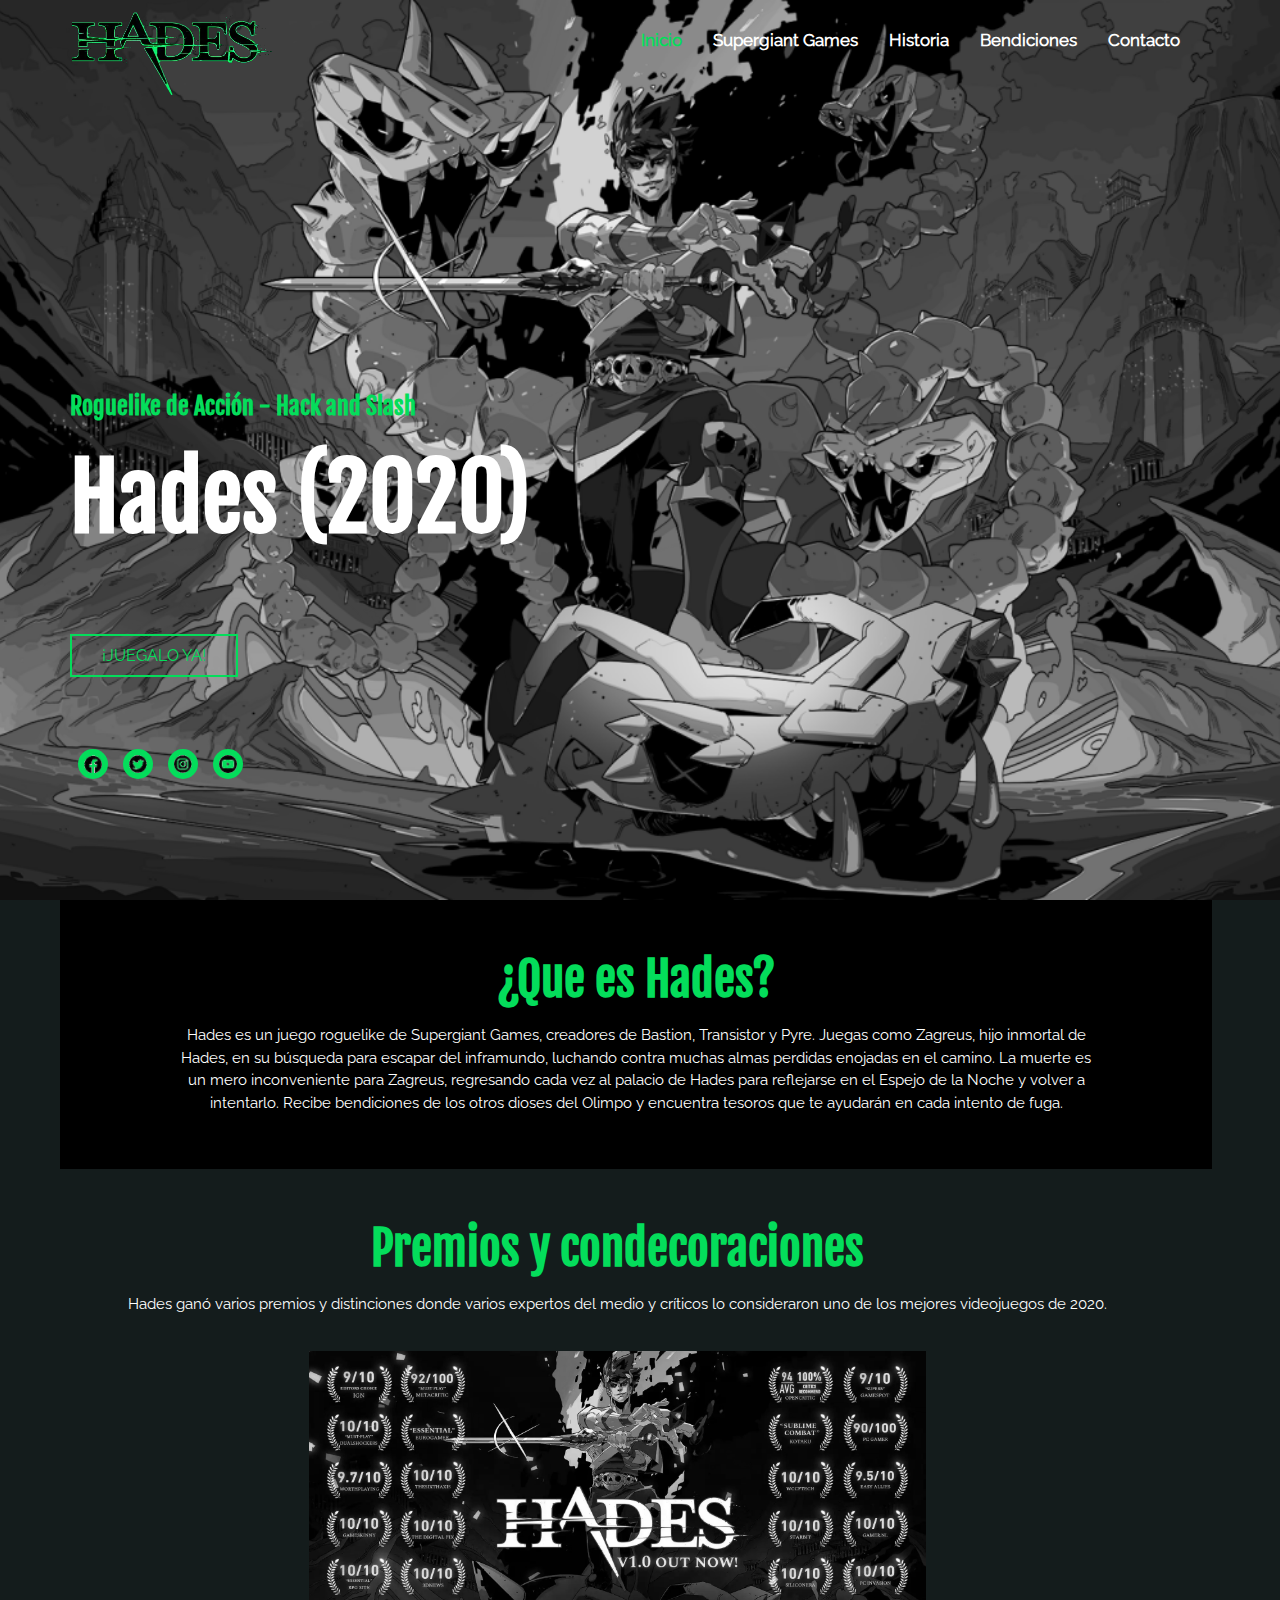
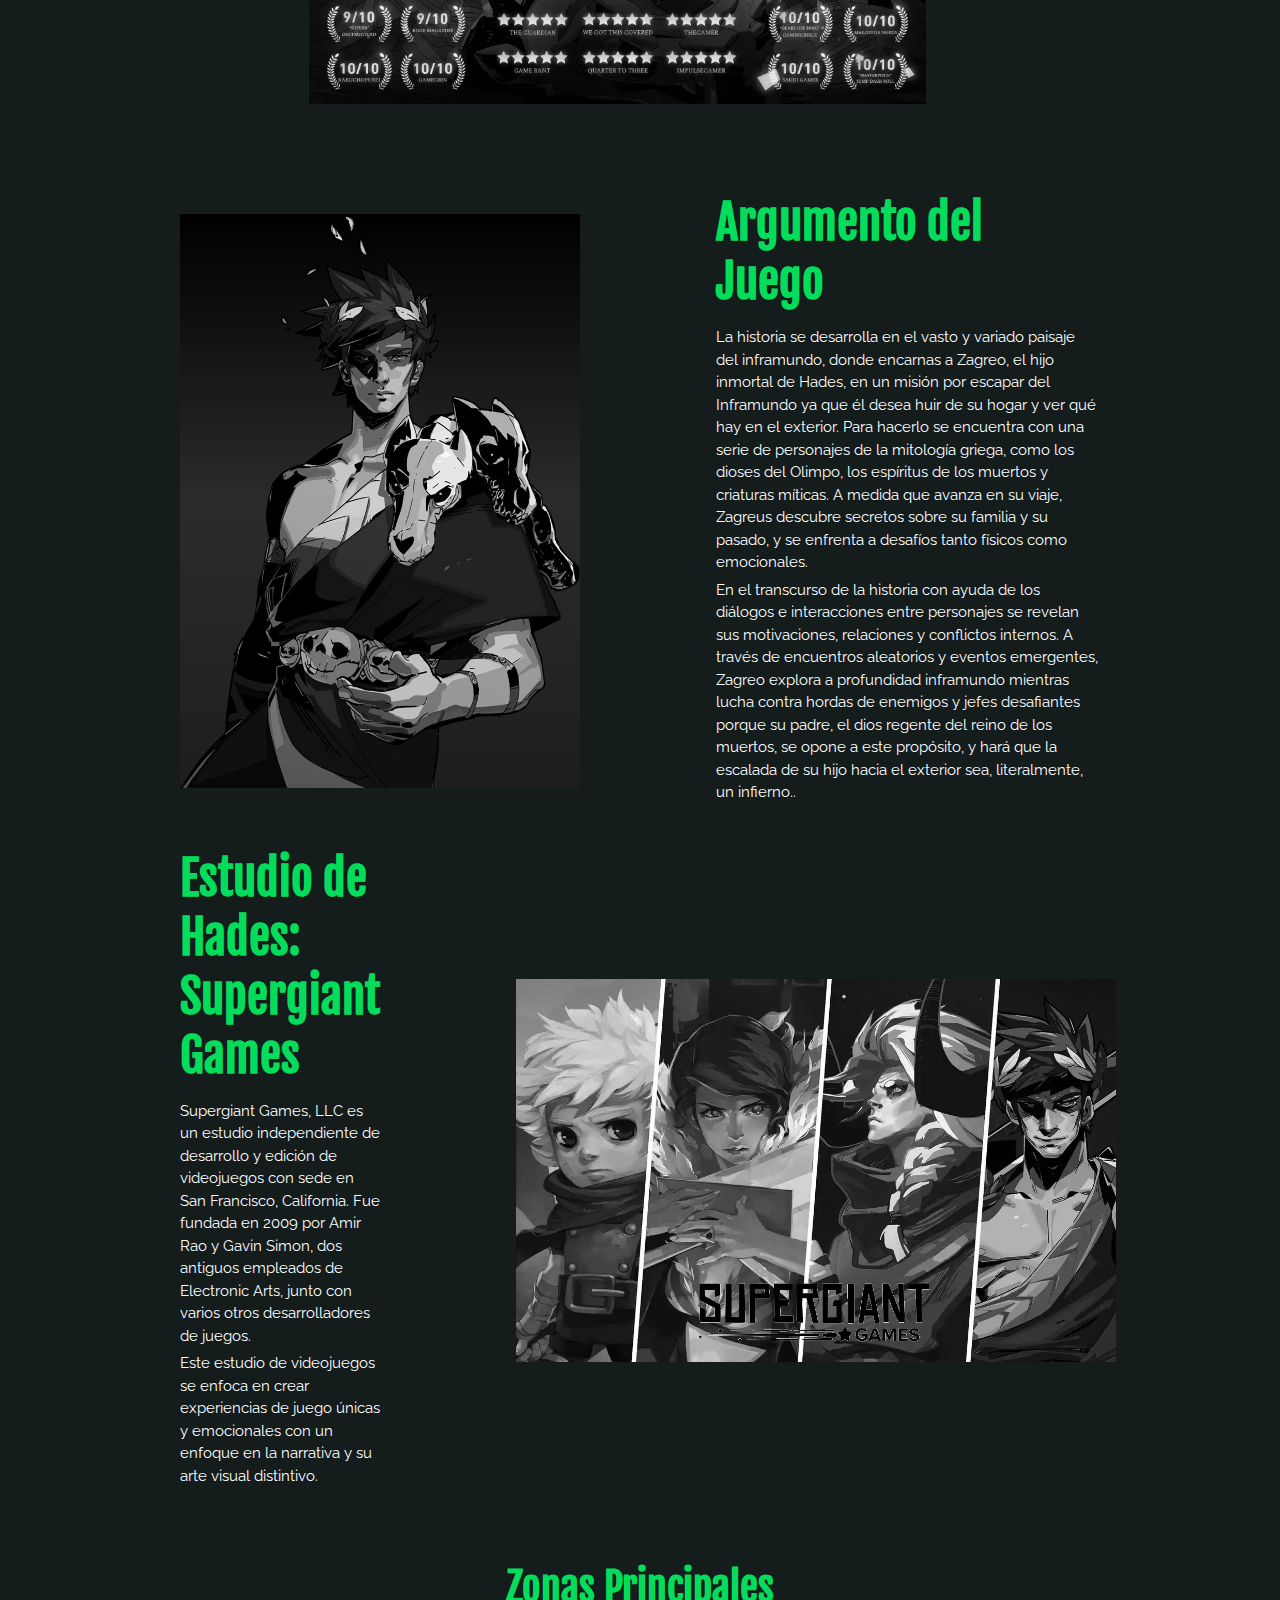
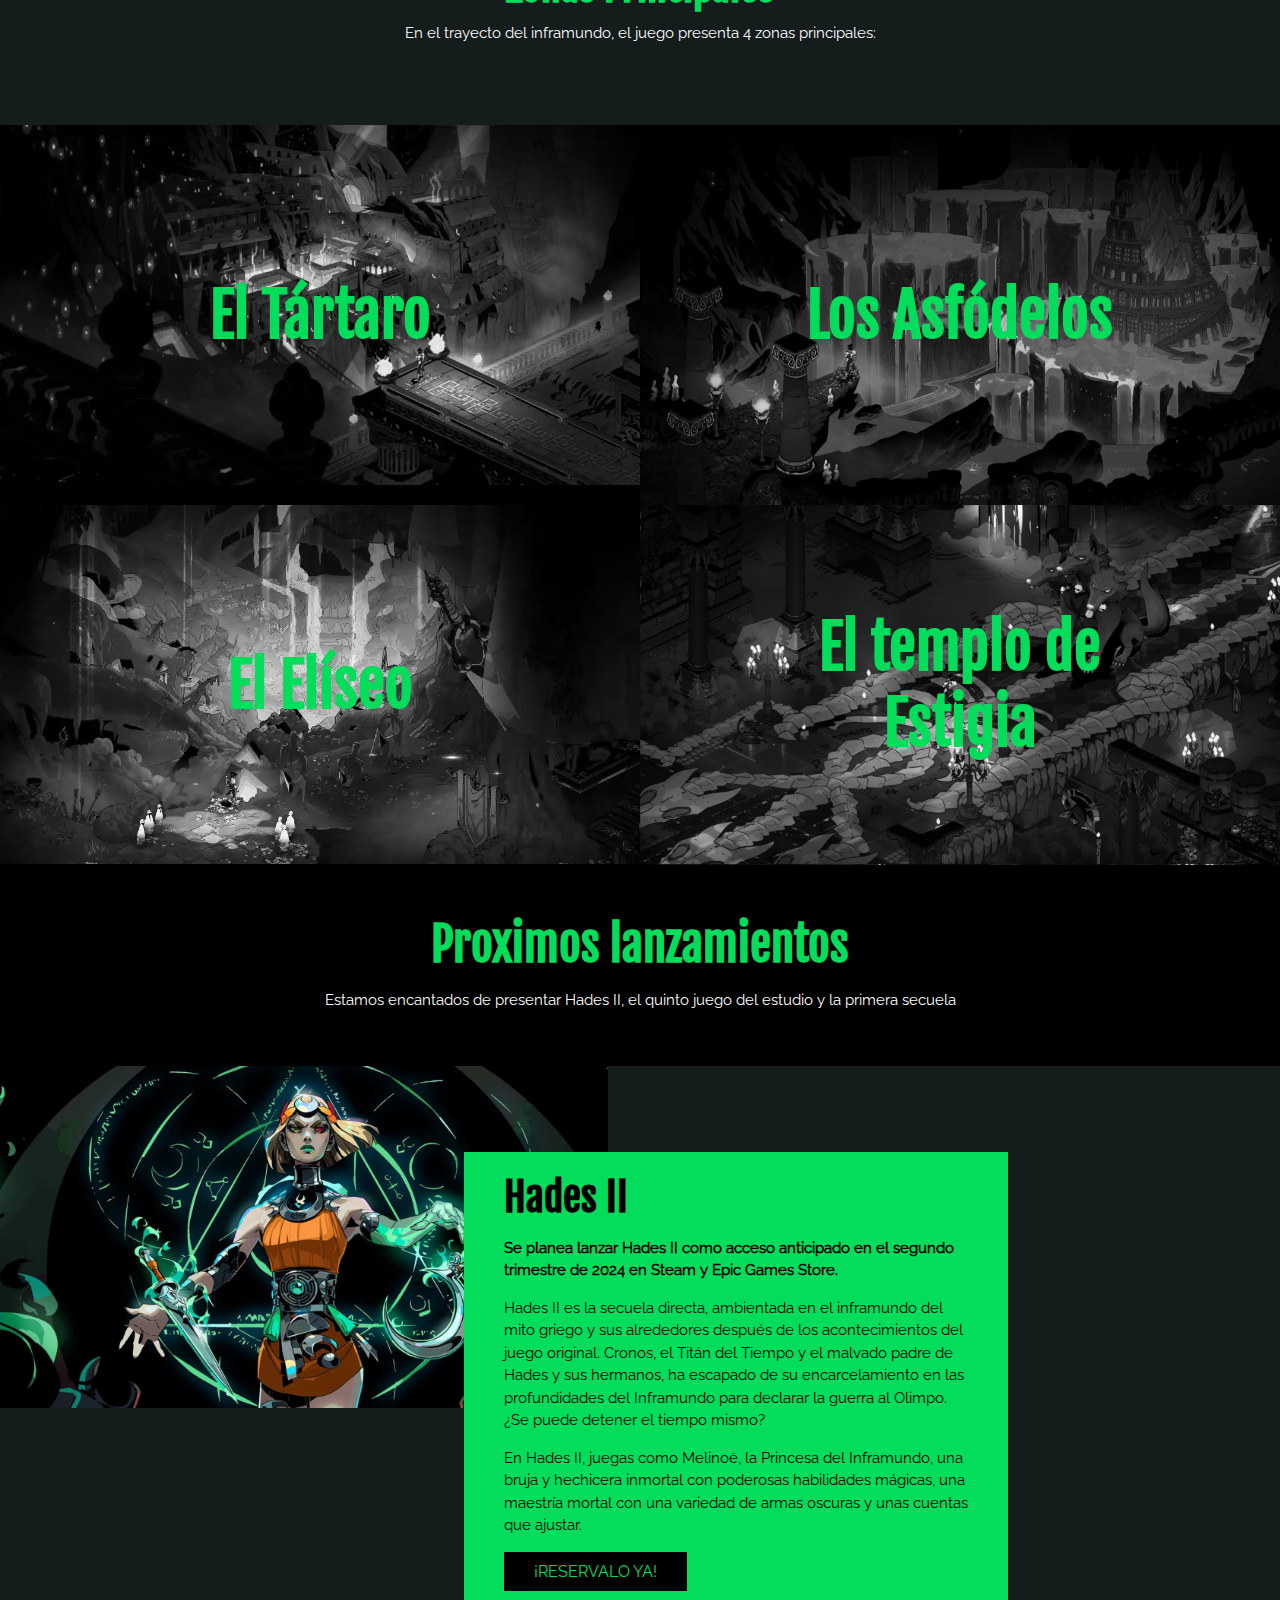
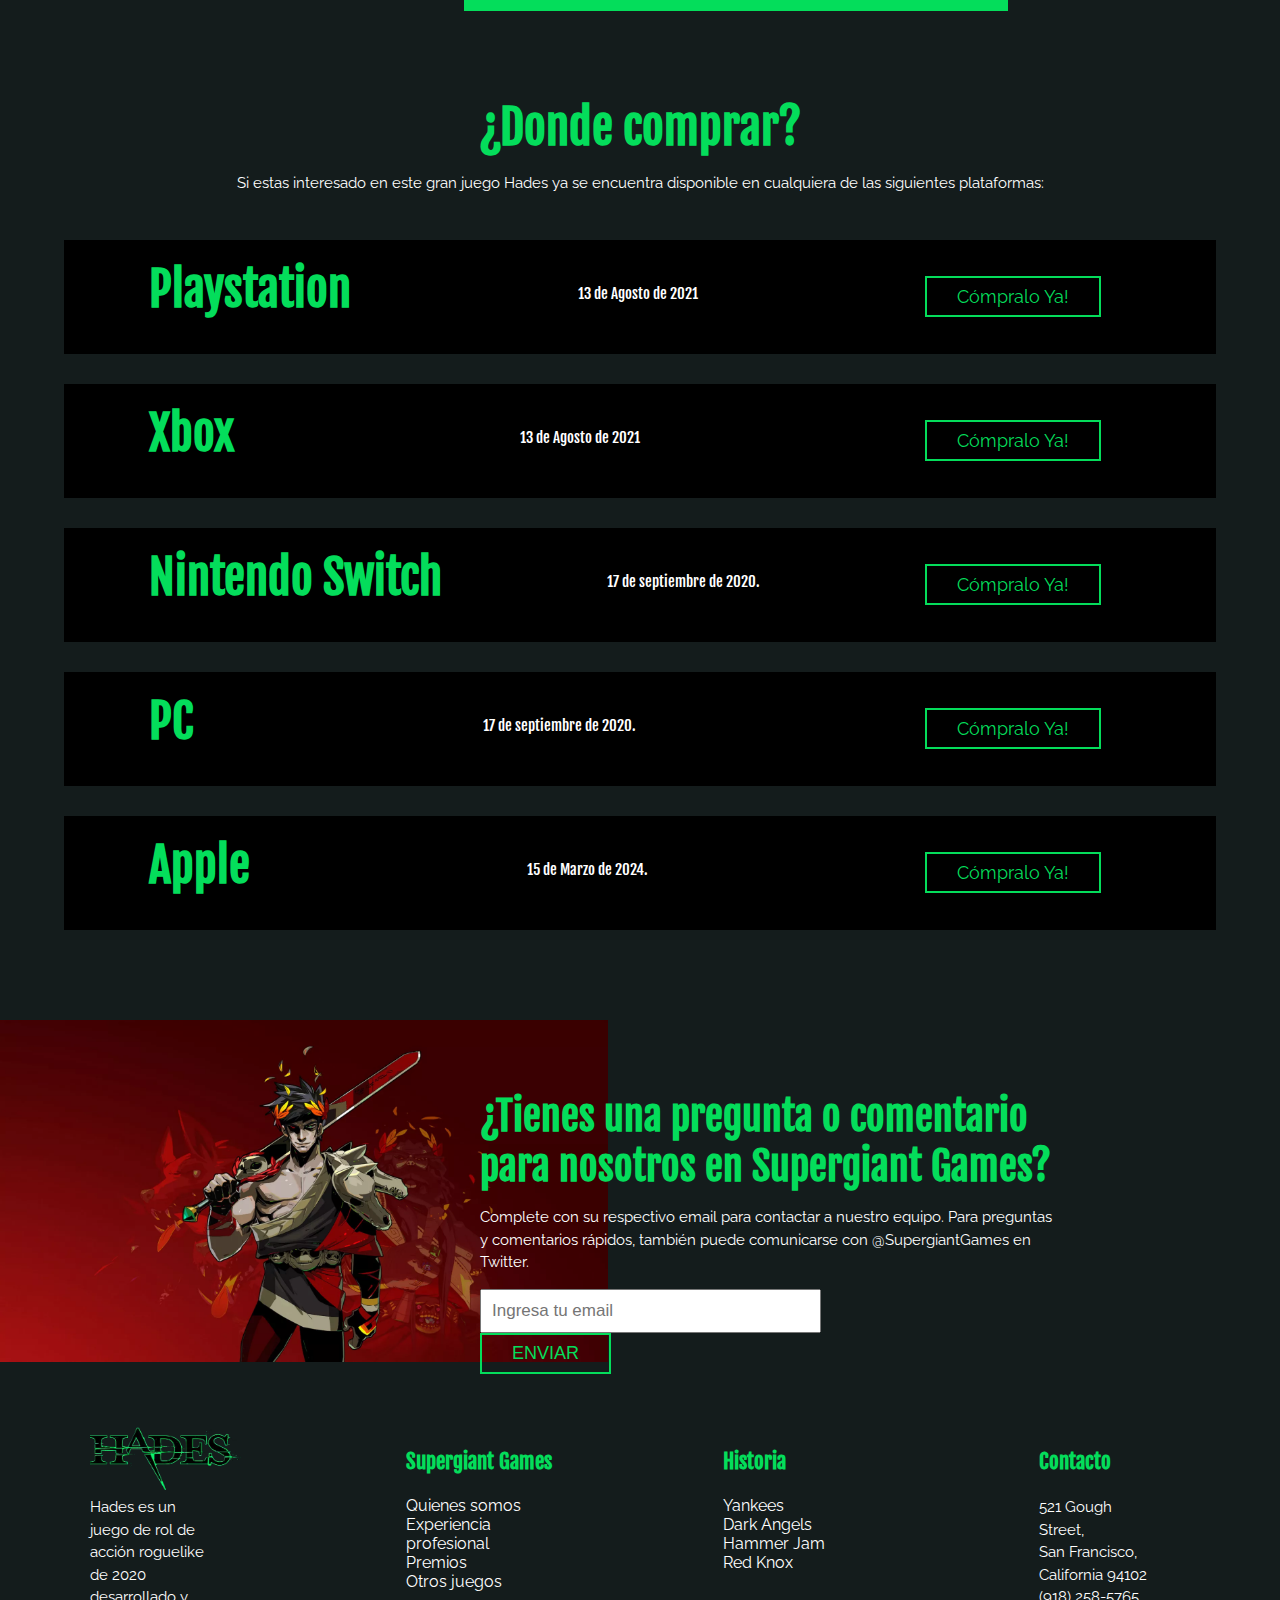
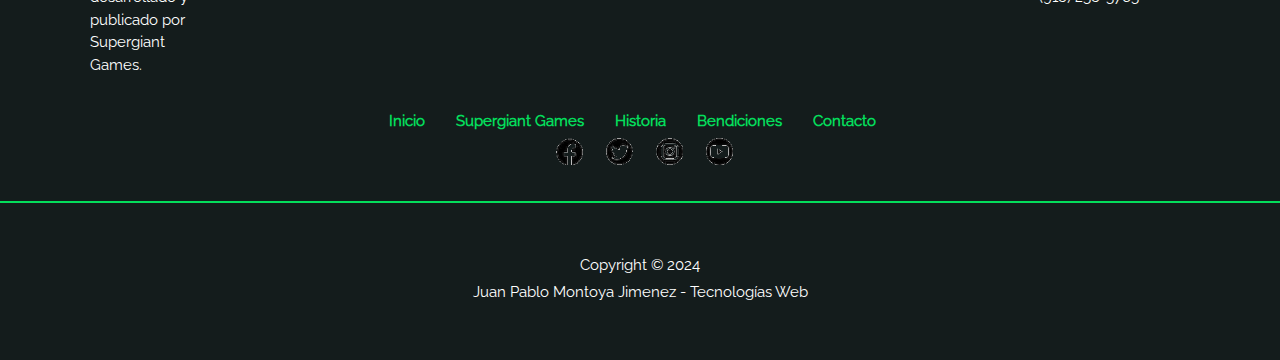
==== index.html @ 5e992bec "Primer commit proyecto" ====
<!DOCTYPE html>
<html lang="en">
<head>
    <meta charset="UTF-8">
    <meta name="viewport" content="width=device-width, initial-scale=1.0">
    <title>Home - Hades</title>
    <link rel="stylesheet" href="estilos.css">
</head>
<body>
    <div id="container-div-begin">
        <div id="background-div-hades"></div>
        <span class="site-logo-img">
            <a href="index.html">
                <img width="200" height="88" src="media/logo-hades.webp" alt="Logo del videojuego Hades">
            </a>
        </span>
        <div class="menu">
            <nav class="site-navigation">
                <div>
                    <ul>
                        <li><a id="menu-home" href="index.html">Inicio</a></li>
                        <li><a href="paginas/supergiant-games.html">Supergiant Games</a></li>
                        <li><a href="paginas/historia.html">Historia</a></li>
                        <li><a href="paginas/bendiciones.html">Bendiciones</a></li>
                        <li><a href="paginas/contacto.html">Contacto</a></li>   
                    </ul>
                </div>
            </nav>
        </div>
        <div id="content-div-begin">
            <h3>Roguelike de Acción - Hack and Slash</h3>
            <h1>Hades (2020)</h1>
            <a href="https://store.steampowered.com/app/1145360/Hades/" class="play-button" target="_blank">¡JUEGALO YA!</a>
            <div class="redes-sociales">
                <div class="red-social">
                    <a href="https://www.facebook.com/supergiantgames" target="_blank" >
                        <img src="media/redes/facebook.webp" alt="Facebook">
                    </a>
                </div>
                <div class="red-social">
                    <a href="https://twitter.com/SupergiantGames" target="_blank" >
                        <img src="media/redes/twitter.webp" alt="Twitter">
                    </a>
                </div>
                <div class="red-social">
                    <a href="https://www.instagram.com/supergiantgames/" target="_blank" >
                        <img src="media/redes/instagram.webp" alt="Instagram">
                    </a>
                </div>
                <div class="red-social">
                    <a href="https://www.youtube.com/channel/UCmyMcU6N5_3XpqSkTx9CnSw" target="_blank" >
                        <img src="media/redes/youtube.webp" alt="YouTube">
                    </a>
                </div> 
            </div>
        </div>
    </div>
    <div class="game-content-center" id="game-presentation">
        <h3>¿Que es Hades?</h3>
        <p>Hades es un juego roguelike de Supergiant Games, creadores de Bastion, Transistor y Pyre. 
        Juegas como Zagreus, hijo inmortal de Hades, en su búsqueda para escapar del inframundo, luchando contra muchas almas perdidas enojadas 
        en el camino. La muerte es un mero inconveniente para Zagreus, regresando cada vez al palacio de Hades para reflejarse en el Espejo
        de la Noche y volver a intentarlo.
        Recibe bendiciones de los otros dioses del Olimpo y encuentra tesoros que te ayudarán en cada intento de fuga.</p> 
    </div>
    <div class="game-content-center" id="game-awards">
        <h3>Premios y condecoraciones</h3>
        <p>Hades ganó varios premios y distinciones donde varios expertos del medio y críticos lo consideraron uno de los mejores videojuegos de 2020.</p>
        <img src="media/index/premios-hades.webp" alt="Premios Hades">
    </div>
    <div class="game-img-content">
        <div class="img-content">
            <img width="400px" src="media/index/arg-hades.webp" id="Img-arg" alt="Zagreo, el príncipe del inframundo">
            <div class="text-img-content">
                <h3>Argumento del Juego</h3>
                <p>La historia se desarrolla en el vasto y variado paisaje del inframundo, 
                donde encarnas a Zagreo, el hijo inmortal de Hades, en un misión por escapar del Inframundo ya que él desea huir de su hogar y 
                ver qué hay en el exterior. Para hacerlo se encuentra con una serie de personajes de la mitología griega, como los dioses del Olimpo, los espíritus de 
                los muertos y criaturas míticas. A medida que avanza en su viaje, Zagreus descubre secretos sobre su familia y su pasado, 
                y se enfrenta a desafíos tanto físicos como emocionales.</p>
                <p>En el transcurso de la historia con ayuda de los diálogos e interacciones entre personajes se revelan sus motivaciones, 
                relaciones y conflictos internos. A través de encuentros aleatorios y eventos emergentes, Zagreo 
                explora a profundidad inframundo mientras lucha contra hordas de enemigos y jefes desafiantes porque su padre, el dios regente 
                del reino de los muertos, se opone a este propósito, y hará que la escalada de su hijo hacia el exterior sea, 
                literalmente, un infierno..</p>
            </div>
        </div>
    </div>
    <div class="game-img-content">
        <div class="img-content">
            <div class="text-img-content">
                <h3>Estudio de Hades: Supergiant Games</h3>
                <p>Supergiant Games, LLC es un estudio independiente de desarrollo y edición de videojuegos con sede en San Francisco, California.
                Fue fundada en 2009 por Amir Rao y Gavin Simon, dos antiguos empleados de Electronic Arts, junto con varios otros desarrolladores
                de juegos.</p>
                <p>Este estudio de videojuegos se enfoca en crear experiencias de juego únicas y emocionales con un enfoque en la narrativa y su arte
                visual distintivo.</p>
            </div>
            <img width="600px" src="media/index/supergiant-games.webp" id="Img-supergiant" alt="Estudio creador de Hades, Supergiant Games">
        </div>
    </div>
    <section class="main-zones">
        <h3>Zonas Principales</h3>
        <p>En el trayecto del inframundo, el juego presenta 4 zonas principales:</p>
        <div class="zone-images">
            <div class="img-row">
                <div class="image-container">
                    <h3>El Tártaro</h3>
                    <img src="media/zonas/zone1.webp" alt="El Tártaro">
                    </div>
                    <div class="image-container">
                    <h3>Los Asfódelos</h3>
                    <img src="media/zonas/zone2.webp" alt="Asfódelo" >
                </div>
            </div><div class="img-row">
                <div class="image-container">
                    <h3>El Elíseo</h3>
                    <img src="media/zonas/zone3.webp" alt="El Elíseo">
                </div>
                <div class="image-container">
                    <h3>El templo de Estigia</h3>
                    <img src="media/zonas/zone4.webp" alt="El templo de Estigia">
                </div>
            </div>
        </div>
    </section> 
    <div class="game-content-center" id="next-release">
        <h3>Proximos lanzamientos</h3>
        <p>Estamos encantados de presentar Hades II, el quinto juego del estudio y la primera secuela</p>
    </div>
    <div class="img-with-div">
        <div class="image-container">
            <img src="media/index/Hades II.jpg" alt="Hades II">
        </div>
        <div class="content-img-div">
            <h3>Hades II</h3>
            <p><b>Se planea lanzar Hades II como acceso anticipado en el segundo trimestre de 2024 en Steam y Epic Games Store.</b></p>
            <p>Hades II es la secuela directa, ambientada en el inframundo del mito griego y sus alrededores después de los
            acontecimientos del juego original. 
            Cronos, el Titán del Tiempo y el malvado padre de Hades y sus hermanos, ha escapado de su encarcelamiento en las 
            profundidades del Inframundo para declarar la guerra al Olimpo. ¿Se puede detener el tiempo mismo?</p>
            <p>En Hades II, juegas como Melinoë, la Princesa del Inframundo, una bruja y hechicera inmortal con poderosas habilidades 
            mágicas, una maestría mortal con una variedad de armas oscuras y unas cuentas que ajustar.</p>
            <a href="https://store.steampowered.com/app/1145350/Hades_II/" id="reserva" target="_blank">¡RESERVALO YA!</a>
        </div>
    </div>
    <div class="game-content-center" id="where-to-buy">
        <h3>¿Donde comprar?</h3>
        <p id="plataformas">Si estas interesado en este gran juego Hades ya se encuentra disponible en cualquiera de las siguientes plataformas:</p>
        <div id="container-buy">
            <div class="content-buy">
                <h3>Playstation</h3>
                <p>13 de Agosto de 2021</p>
                <a href="https://store.playstation.com/en-us/product/UP2125-PPSA03355_00-3466019145463410" target="_blank" class="buy-button">Cómpralo Ya!</a>
            </div>
            <div class="content-buy">
                <h3>Xbox</h3>
                <p>13 de Agosto de 2021</p>
                <a href="https://www.microsoft.com/en-us/p/hades/9P8DL6W0JBB8" target="_blank" class="buy-button">Cómpralo Ya!</a>
            </div>
            <div class="content-buy">
                <h3>Nintendo Switch</h3>
                <p>17 de septiembre de 2020.</p>
                <a href="https://www.nintendo.com/games/detail/hades-switch/" target="_blank" class="buy-button">Cómpralo Ya!</a>
            </div>
            <div class="content-buy">
                <h3>PC</h3>
                <p> 17 de septiembre de 2020.</p>
                <a href="https://store.steampowered.com/app/1145360/Hades/" target="_blank" class="buy-button">Cómpralo Ya!</a>
            </div>
            <div class="content-buy">
                <h3>Apple</h3>
                <p>15 de Marzo de 2024.</p>
                <a href="https://apps.apple.com/app/hades-netflix/id6450063142/" target="_blank" class="buy-button">Cómpralo Ya!</a>
            </div>
        </div>
    </div>

     <div class="img-with-div" id="contact-email">
        <div class="image-container">
            <img src="media/index/email-hades.webp" alt="Email Hades">
        </div>
        <div class="content-img-div">
            <h3>¿Tienes una pregunta o comentario para nosotros en Supergiant Games?</h3>
            <p>Complete con su respectivo email para contactar a nuestro equipo. Para preguntas y comentarios rápidos, 
            también puede comunicarse con <a href="https://twitter.com/SupergiantGames">@SupergiantGames</a> en Twitter.</p>
            <form action="https://www.supergiantgames.com/contact/" method="get" target="_blank">
                <input type="email" id="email" name="email" placeholder="Ingresa tu email">
                <button type="submit" class="buy-button">ENVIAR</button>
            </form>
        </div>
    </div>
    <div class="footer-content">
        <div class="footer-section footer-section-1">
                <a href="index.html">
                    <img src="media/logo-hades.webp" alt="Logo del videojuego Hades">
                </a>
            <div>
                <p>Hades es un juego de rol de acción roguelike de 2020 desarrollado y publicado por Supergiant Games.</p>
            </div>
        </div>
        <!-- seccion menu supergiant games -->
        <div class="footer-section footer-section-2">
            <h5>Supergiant Games</h5>
            <section>
                <nav>
                    <ul id="menu-supergiant-games">
                        <li><a href="paginas/supergiant-games.html#quienes-somos">Quienes somos</a></li>
                        <li><a href="paginas/supergiant-games.html#exp-profesional">Experiencia profesional</a></li>
                        <li><a href="paginas/supergiant-games.html#premios">Premios</a></li>
                        <li><a href="paginas/supergiant-games.html#demas-juegos">Otros juegos</a></li>
                    </ul>
                </nav>
            </section>
        </div>
        <!-- seccion menu historia y personajes -->
        <div class="footer-section footer-section-3">
            <h5>Historia</h5>
            <section>
                <nav>
                    <ul id="menu-historia">
                        <li><a href="#">Yankees</a></li>
                        <li><a href="#">Dark Angels</a></li>
                        <li><a href="#">Hammer Jam</a></li>
                        <li><a href="#">Red Knox</a></li>
                    </ul>
                </nav>
            </section>
        </div>
        <!-- seccion contacto-->
        <div class="footer-section footer-section-4">
            <section>
                <h5>Contacto</h5>
                <p>521 Gough Street, <br>San Francisco,<br>California 94102 <br> (918) 258-5765</p>
            </section>
        </div>
    </div>

    <div class="footer-navigation">
        <div class="menu" id="menu-footer">
            <nav class="site-navigation">
                <div>
                    <ul>
                        <li><a id="menu-home" href="index.html">Inicio</a></li>
                        <li><a href="paginas/supergiant-games.html">Supergiant Games</a></li>
                        <li><a href="paginas/historia.html">Historia</a></li>
                        <li><a href="paginas/bendiciones.html">Bendiciones</a></li>
                        <li><a href="paginas/contacto.html">Contacto</a></li>   
                    </ul>
                </div>
            </nav>
        </div>
        <div class="redes-sociales" id="redes-footer">
            <div class="red-social">
                <a href="https://www.facebook.com/supergiantgames" target="_blank" >
                    <img src="media/redes/facebook.webp" alt="Facebook">
                </a>
            </div>
            <div class="red-social">
                <a href="https://twitter.com/SupergiantGames" target="_blank" >
                    <img src="media/redes/twitter.webp" alt="Twitter">
                </a>
            </div>
            <div class="red-social">
                <a href="https://www.instagram.com/supergiantgames/" target="_blank" >
                    <img src="media/redes/instagram.webp" alt="Instagram">
                </a>
            </div>
            <div class="red-social">
                <a href="https://www.youtube.com/channel/UCmyMcU6N5_3XpqSkTx9CnSw" target="_blank" >
                    <img src="media/redes/youtube.webp" alt="YouTube">
                </a>
            </div>       
        </div>
    </div>
    <footer>
        <p>Copyright &copy; 2024</p>
        <p>Juan Pablo Montoya Jimenez - Tecnologías Web</p>
    </footer>
</body>
</html>
---- estilos.css ----
* {
    margin: 0;
    padding: 0;
}

@font-face {
    font-family: 'Raleway';
    src: url('fonts/Raleway/Raleway-VariableFont_wght.ttf') format('truetype');
    font-weight: normal;
    font-style: normal;
}

@font-face {
    font-family: 'Fjalla One';
    src: url('fonts/Fjalla_One/FjallaOne-Regular.ttf') format('truetype');
    font-weight: normal;
    font-style: normal;
}

body{
    background-color:#141c1c;
    font-family: 'Raleway' , sans-serif;
    color: white;
}

::selection {
    background-color: #04dd5b;
    color: black; 
}

h1,h3,h5{
    font-family: 'Fjalla One', sans-serif;
}

h3{
    color: #04dd5b;
    margin-bottom: 15px;
}

p{
    font-size: 15px;
    margin-bottom: 5px;
    line-height: 1.5;
}

.site-logo-img{
    position: absolute;
    top: 10px; 
    left: 4.5rem;
    z-index: 1;
}

.menu {
    position: absolute;         
    right: 5rem; 
    line-height: 40px;
    z-index: 1000;
}

.site-navigation {
    padding: 10px;
}

.site-navigation ul {
    list-style-type: none;
    margin: 0;
    padding: 0;
    text-align: right;
    margin-top: 10px;
}

.site-navigation li {
    display: inline-block;
    margin-left: 7px;
}

.site-navigation a {
    font-size: 17px;
    font-weight: bold;
    text-decoration: none;
    transition: color 0.3s ease;
    padding: 5px 10px;
    color: white;
}

.site-navigation a:hover {
    color:  #04dd5b 
}

#menu-home{
    color:  #04dd5b;
}

#container-div-begin {
    position: relative;
    width: 100%;
    height: 100vh;
}

#background-div-hades {
    position: absolute;
    top: 0;
    left: 0;
    width: 100%;
    height: 100%;
    background-image: url('media/index/background-hades.webp');
    background-size: cover;
    background-position: center center;
    filter: grayscale(100%);
    z-index: 1;
}

#content-div-begin {
    position: relative;
    margin-left: 70px; 
    top: 65%;
    transform: translateY(-50%);
    z-index: 1000;
}

#content-div-begin h3 {
    margin-bottom: 20px;
    font-size: 24px;
}

#content-div-begin h1 {
    margin-bottom: 5rem; 
    font-size: 90px;
}

.play-button {
    display: inline-block;
    padding: 10px 30px; 
    border: 2px solid  #04dd5b;
    margin-bottom: 4.5rem; 
    color:  #04dd5b ;
    text-decoration: none;
    transition: background-color 0.3s ease;
}

.play-button:hover {
    background-color:  #04dd5b;
    color: #ffffff;
}

.redes-sociales {
    display: flex; 
}

.red-social {
    background-color:  #04dd5b;
    width: 30px;
    height: 30px;
    justify-content: center; 
    align-items: center;
    border-radius: 50%; 
    margin: 0 7.5px; 
}

.red-social img {
    margin-top: 6px;
    margin-left: 6px;
    width: 60%;
    height: 60%;
    object-fit: cover; 
}

.game-content-center{
    text-align: center;
    width: 100%; 
    margin: 0;
    padding: 50px 0;
}

.game-content-center,.game-img-content,.main-zones h3{
    margin-bottom: 10px;
    font-size: 40px;
}

#game-presentation,#next-release {
    background-color: black;  
}

#game-presentation{
    width: 90%;
    margin: 0 60px; 
}

#game-presentation p{
    padding: 0 10%; 
}

#game-awards{
    max-width: 96.5%;
}

#game-awards img {
    max-width: 50%;
    margin-top: 30px; 
    filter: grayscale(100%);
}

.game-img-content {
    margin: 0 10rem;
    padding: 20px; 
}

.game-img-content .img-content {
    display: flex;
    flex-direction: row;
    align-items: center; 
}


#Img-arg{
    background: linear-gradient(black, #8a110f, #6c090a);
    margin-right: 8.5rem;
    filter: grayscale(100%);
}

#Img-supergiant{
    margin-left: 8.5rem;
    filter: grayscale(100%);
}

#Img-arg:hover, #Img-supergiant:hover {
    filter: brightness(100%);
}

.main-zones {
    text-align: center; 
    margin-top: 50px; 
}

.zone-images {
    margin-top: 5rem;
    background-color: black;
    display: flex;
    flex-wrap: wrap;
    justify-content: center;
    font-size: 0;
}

.img-row {
    display: flex;
}

.image-container {
    position: relative;
    width: 50%;
}

.image-container h3 {
    position: absolute;
    font-size: 60px;
    top: 50%;
    left: 50%;
    transform: translate(-50%, -50%);
    z-index: 1; 
}

.img-row img {
    width: 100%;
    height: auto; 
    filter: grayscale(100%); 
    transition: filter 0.5s ease; 
}

.img-row img:hover {
    filter: grayscale(100%) brightness(80%);
}

#next-release{
    margin-bottom: 0;
    padding-left: 0;
}

.img-with-div {
    display: flex;
    position: relative;
    margin-top: 0;
    width: 100%;
}   

.img-with-div .image-container {
    position: relative;
}

.img-with-div img {
    display: block;
    width: 95%;
    height: auto;
}

.content-img-div {
    position: absolute;
    top: 25%;
    left: 57.5%;
    transform: translateX(-50%);
    background-color: #04dd5b;
    padding: 20px 40px;
    max-width: 50%; 
    z-index: 1; 
}

#reserva{
    display: inline-block;
    padding: 10px 30px; 
    background-color: black; 
    color:  #04dd5b;
    text-decoration: none;
    transition: background-color 0.3s ease;
}

#reserva:hover {
    background-color:  white;
    color: black;
}

.content-img-div h3 {
    margin-top: 0; 
    color: black;
    font-size: 40px;
}

.content-img-div p {
    margin-bottom: 15px; 
    color: black;
}

#where-to-buy{
    margin-top: 15rem;
}

#plataformas{
    margin-bottom: 45px;
}

#where-to-buy #container-buy {
    margin: 0 5%;
    text-align: center;
}

#where-to-buy .content-buy {
    display: flex;
    background-color: black;
    padding: 20px 15px; 
    margin-bottom: 30px;
    align-items: center;
}

#where-to-buy .content-buy h3 {
    font-family: 'Fjalla One', sans-serif;
    margin-left: 70px;
}

#where-to-buy .content-buy p {
    font-family: 'Fjalla One', sans-serif;
    margin-right: auto;
    margin-left: auto;
}

#where-to-buy .buy-button, #contact-email .buy-button{
    display: inline-block;
    padding: 8px 30px; 
    border: 2px solid  #04dd5b;
    margin-bottom: 0;
    font-size: 18px;
    color:  #04dd5b ;
    text-decoration: none;
    transition: background-color 0.3s ease;
    margin-right: 100px;
}

#where-to-buy .buy-button:hover{
    background-color: #04dd5b;
}

#contact-email,#contact-email .content-img-div{
    background-color: transparent;
}

#contact-email .content-img-div{
    top: 15%;
    left: 60%;
    width: 45%;   
}

#contact-email .content-img-div h3{
    color: #04dd5b;
}

#contact-email .content-img-div p{
    color: white;
}

#contact-email .content-img-div input{
    width: 55%;
    padding: 10px; 
    font-size: 17px;
    margin-right: 1%;
}

#contact-email .content-img-div a{
    color: white;
    text-decoration: none;
}

#contact-email .buy-button{
    background-color: transparent; 
}

#contact-email .buy-button:hover{
    background-color: #04dd5b;
    color: black;
}

.footer-content {
    display: flex;
    justify-content: space-between;
    gap: 15%;
    padding: 0 7%;
    margin-top: 5%;
}

.footer-section {
    flex: 1;
}    

.footer-section img{
    width: 100%;
    height: fit-content;
}

.footer-section h5{
    margin-bottom: 15%;
    font-size: 21px;
    color: #04dd5b;
}

.footer-section p{
    max-width: 80%;
}

.footer-section-2,.footer-section-3,.footer-section-4{
    margin-top: 2%;
}

.footer-section ul {
    list-style-type: none;
}

.footer-section a{
    text-decoration: none;
    color: white;
}


.footer-navigation {
    display: flex;
    flex-direction: column;
}

#menu-footer{         
    right: 30%;
} 

#menu-footer .site-navigation a {
    font-size: 15px;
    transition: color 0.3s ease;
    padding: 5px 10px;
    color: #04dd5b;
}

#menu-footer .site-navigation a:hover {
    color:  white;
}


#redes-footer{
    display: flex;
    justify-content: center;
    margin-top: 4%;
}

#redes-footer .red-social {
    background-color:  transparent;
    margin: 0 10px; 
}

#redes-footer .red-social img {
    width: 90%;
    height: 90%;    
}

footer {
    padding: 4% 5%; 
    text-align: center; 
    border-top: 2px solid #04dd5b; 
    margin-top: 3%;
}


@media screen and (max-width: 500px) {

    #container-div-begin{
        width: 87%;
    }

    #background-div-hades {
        background-position: 52.5% center;
        background-size: cover;
        width: 112%;
    }

    h3{
        font-size: 25px;
        margin-bottom: 3%;
    }

    p{
        font-size: 13px;
        line-height: 1.5;
        margin-bottom: 3%;
    }

    .site-logo-img{
        position: absolute;
        top: 3%; 
        left: 5%;
    }
    
    .site-logo-img a img {
        width: 40%; 
        height: auto; 
    }
    
    .menu {
        position: absolute;
        top: 0;
        left: 0;
        width: 60%;
        z-index: 1000;
    }

    .site-navigation {
        width: fit-content;
        position: absolute;
        left: 140%;
    }

    .site-navigation div {
        width: fit-content;
    }

    .site-navigation ul {
        list-style-type: none;
        margin: 0;
        padding: 0;
        width: fit-content;
        text-align: center;
    }

    .site-navigation li {
        display: block;
        margin: 0;
        justify-content: center;
    }

    .site-navigation a {
        font-size: 8px;
        font-weight: bold;
        text-decoration: none;
        transition: color 0.3s ease;
        color: white;     
    }

    #content-div-begin {
        top: 52.5%;
        margin-left: 5%; 
        width: fit-content;
    }

    #content-div-begin h3 {
        font-size: 18px;
    }

    #content-div-begin h1 {
        font-size: 65px;
        margin-bottom: 25%;
    }

    .play-button {
        font-size: 16px;
        padding: 2% 10%; 
    }

    .redes-sociales {
        margin-left: -2.5%;
    }

    .red-social {
        margin: 2.25%;
    }

    .red-social img {
        width: 70%;
        height: 70%;
        margin-left: 15%;
        margin-top: 15%;
    }

    .game-content-center {
        padding: 7.5% 7.5%;
        width: 50%;
        transform: translateX(0%);
    }

    #game-presentation{ 
        position: relative;
        width: 65%;
        margin-top: -10%; 
        margin-bottom: 10%;
        margin-left: 10%;
        margin-right: 0;
        transform: translateX(-3.5%);
        z-index: 1;
    }

    #game-awards{
        width: 75%;
        padding: 0;
        margin-right: 0; 
        margin-left: 10%;
    }

    #game-awards img {
        max-width: none;
        width: 100%;
    }

    .game-img-content {
        margin: 0;
        width: 72.5%;
    }

    .game-img-content .img-content {
        flex-direction: column;
    }

    .img-content img {
        width: 110%;
        margin: 5% 0%;
    }

    #Img-arg{
        margin-right: 0%;
        margin-left: 20%;
    }
    
    #Img-supergiant{
        margin-left: 20%;
    }

    .game-img-content .text-img-content {
        flex-basis: 100%;
        max-width: 100%; 
        margin-left: 5%;
    }

    .main-zones {
        margin-top: 8.5%;
        max-width: 97%; 
    }

    .main-zones p{
        max-width: 90%; 
        margin-left: 5%;
    }

    .zone-images {
        margin-top: 7.5%;
        flex-direction: column;
    }

    .img-row {
        width: 100%;
        flex-direction: column;
    }

    .image-container{
        width: 100%;
    }

    .image-container h3 {
        font-size: 25px;
    }

    #next-release{
        margin: 0%;
        width: 93%;
        padding: 10% 2%;
        padding-bottom: 2%;
    }

    .img-with-div {
        flex-direction: column;
        width: 97%;
    }

    .img-with-div img {
        display: flex;
        width: 100%;
    }

    .content-img-div {
        top: 100%;
        left: 0%;
        transform: none;
        padding: 7.5%;
        max-width: 85%;
    }

    .content-img-div p {
        font-size: 14px;
    }

    #where-to-buy {
        margin-top: 130%;
        margin-left: 0;
        margin-right: 0;
        padding-left: 4%;
        width: 80%;
    }

    #where-to-buy h3,#where-to-buy p{
        margin-left: 10%;
    }

    #where-to-buy #container-buy {
        width: 100%; 
    }

    .content-buy {
        flex-direction: column;
        margin: 5% auto;
        align-items: flex-start;
    }

    .content-buy h3 {
        font-size: 24px;
        padding-right: 20%;
    }
    
    .content-buy p {
        font-size: 16px;
        font-weight: bold;
    }
    
    .buy-button {
        font-size: 14px;
        padding: 0 5%;
        margin: 0 100px;
    }
    
    #contact-email .content-img-div{
        top: 100%;
        left: 3%;
        padding: 5%;
        width: 90%;
    }

    #contact-email img{
        width: 102%;
    }

    #contact-email .content-img-div p {
        font-size: 14px;
    }

    #contact-email .content-img-div input{
        width: 90%;
        margin-bottom: 5%;
    }

    #contact-email .buy-button{
        width: 97.5%;
        margin-left: 0%; 
    }

    .footer-content {
        flex-direction: column;
        margin-top: 110%;
        gap: 5%;
        align-items: center;
        justify-content: center;
        padding-left: 0;
        padding-right: 0;
    }

    .footer-section{
        text-align: center;
    }

    .footer-section img{
        width: 70%;
    }

    .footer-section h5{
        margin-bottom: 30%;
        font-size: 15px;
    }
    .footer-section p,.footer-section a{
        font-size: 12px;
    }

    .footer-section p{
        max-width: 95%;   
    }
    
    #redes-footer{
        margin-bottom: 15%;
    }

    footer {
        padding: 10% 0%; 
        margin-top: 0%;
    } 

    .footer-navigation {
        display: flex;
        max-width: 90%;
    }

    #menu-footer {
        position: relative;
        text-align: center; 
        margin-bottom: 10px; 
    }

    #menu-footer .site-navigation {
        position: relative;
        justify-content: center;
        padding: 0; 
        left: 60%;
    }   

    #menu-footer .site-navigation ul {
        display: inline-block; 
        margin: 0 auto; 
    }
}
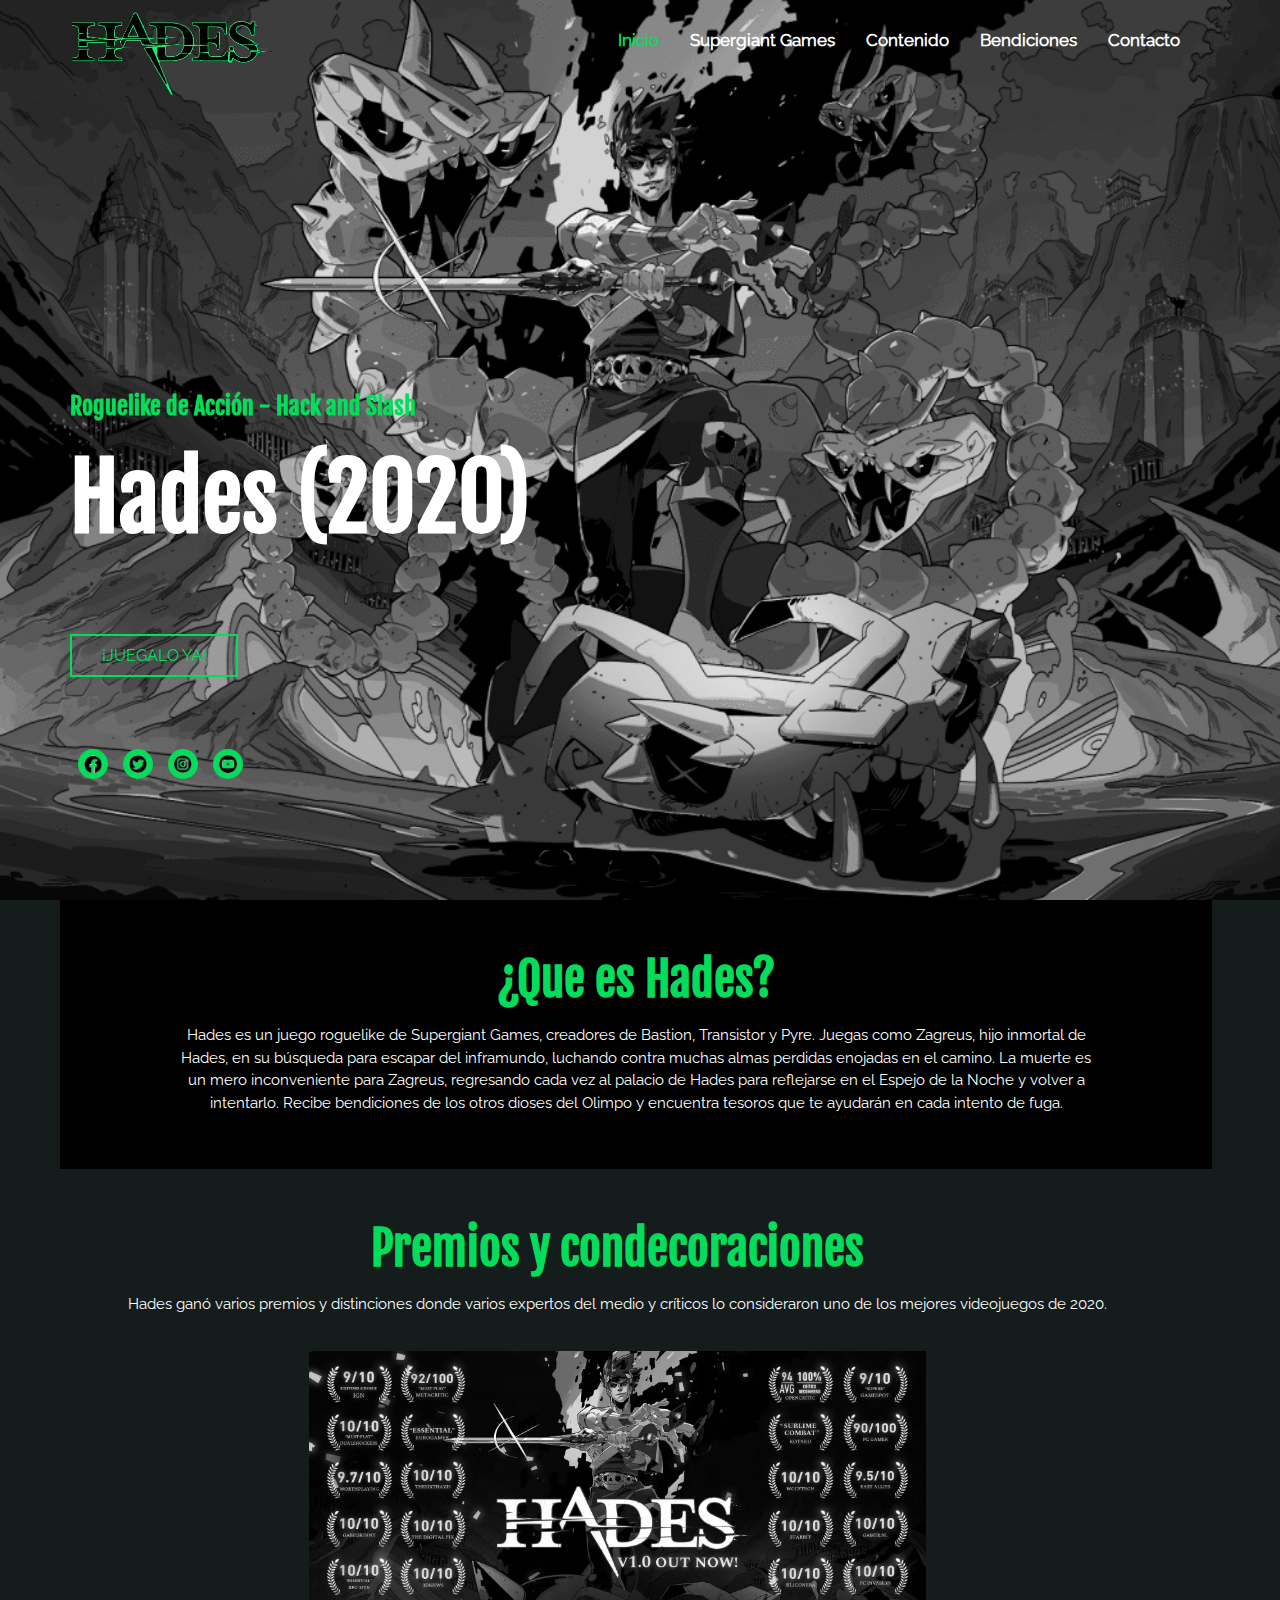
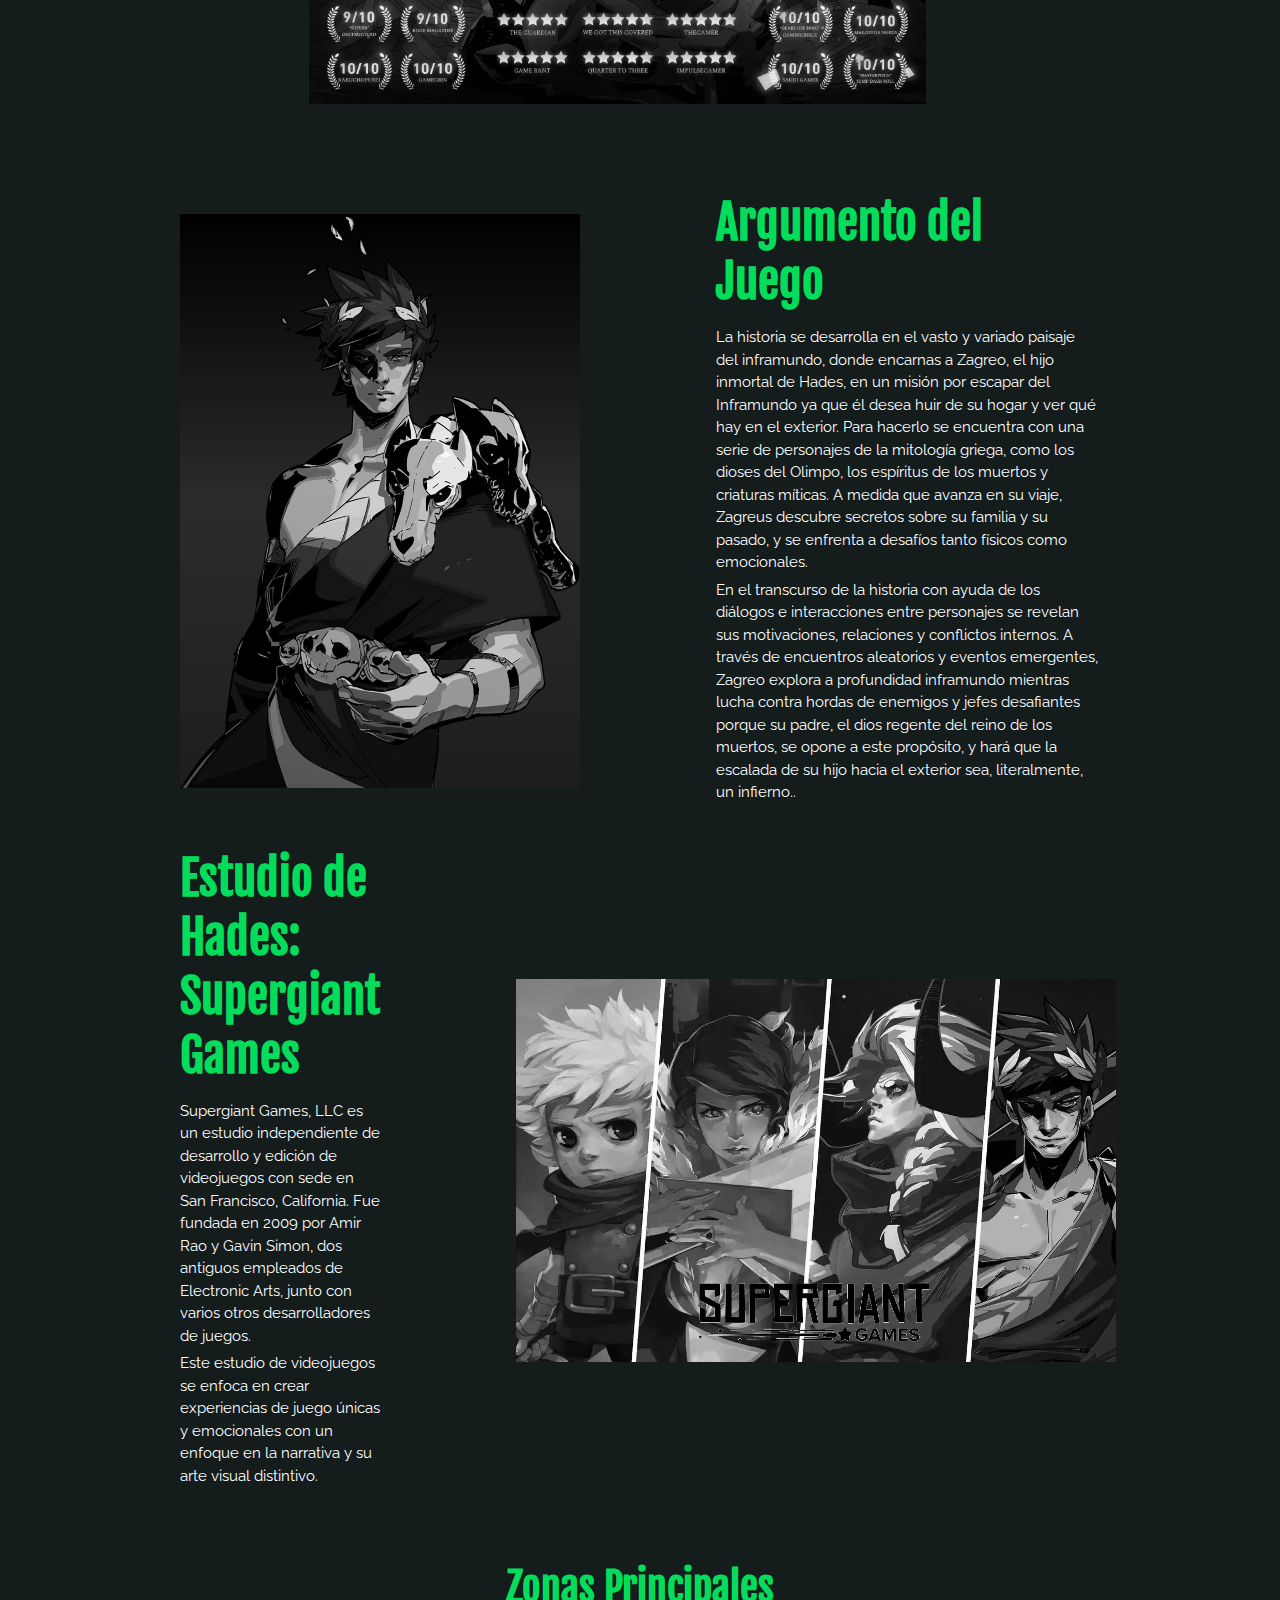
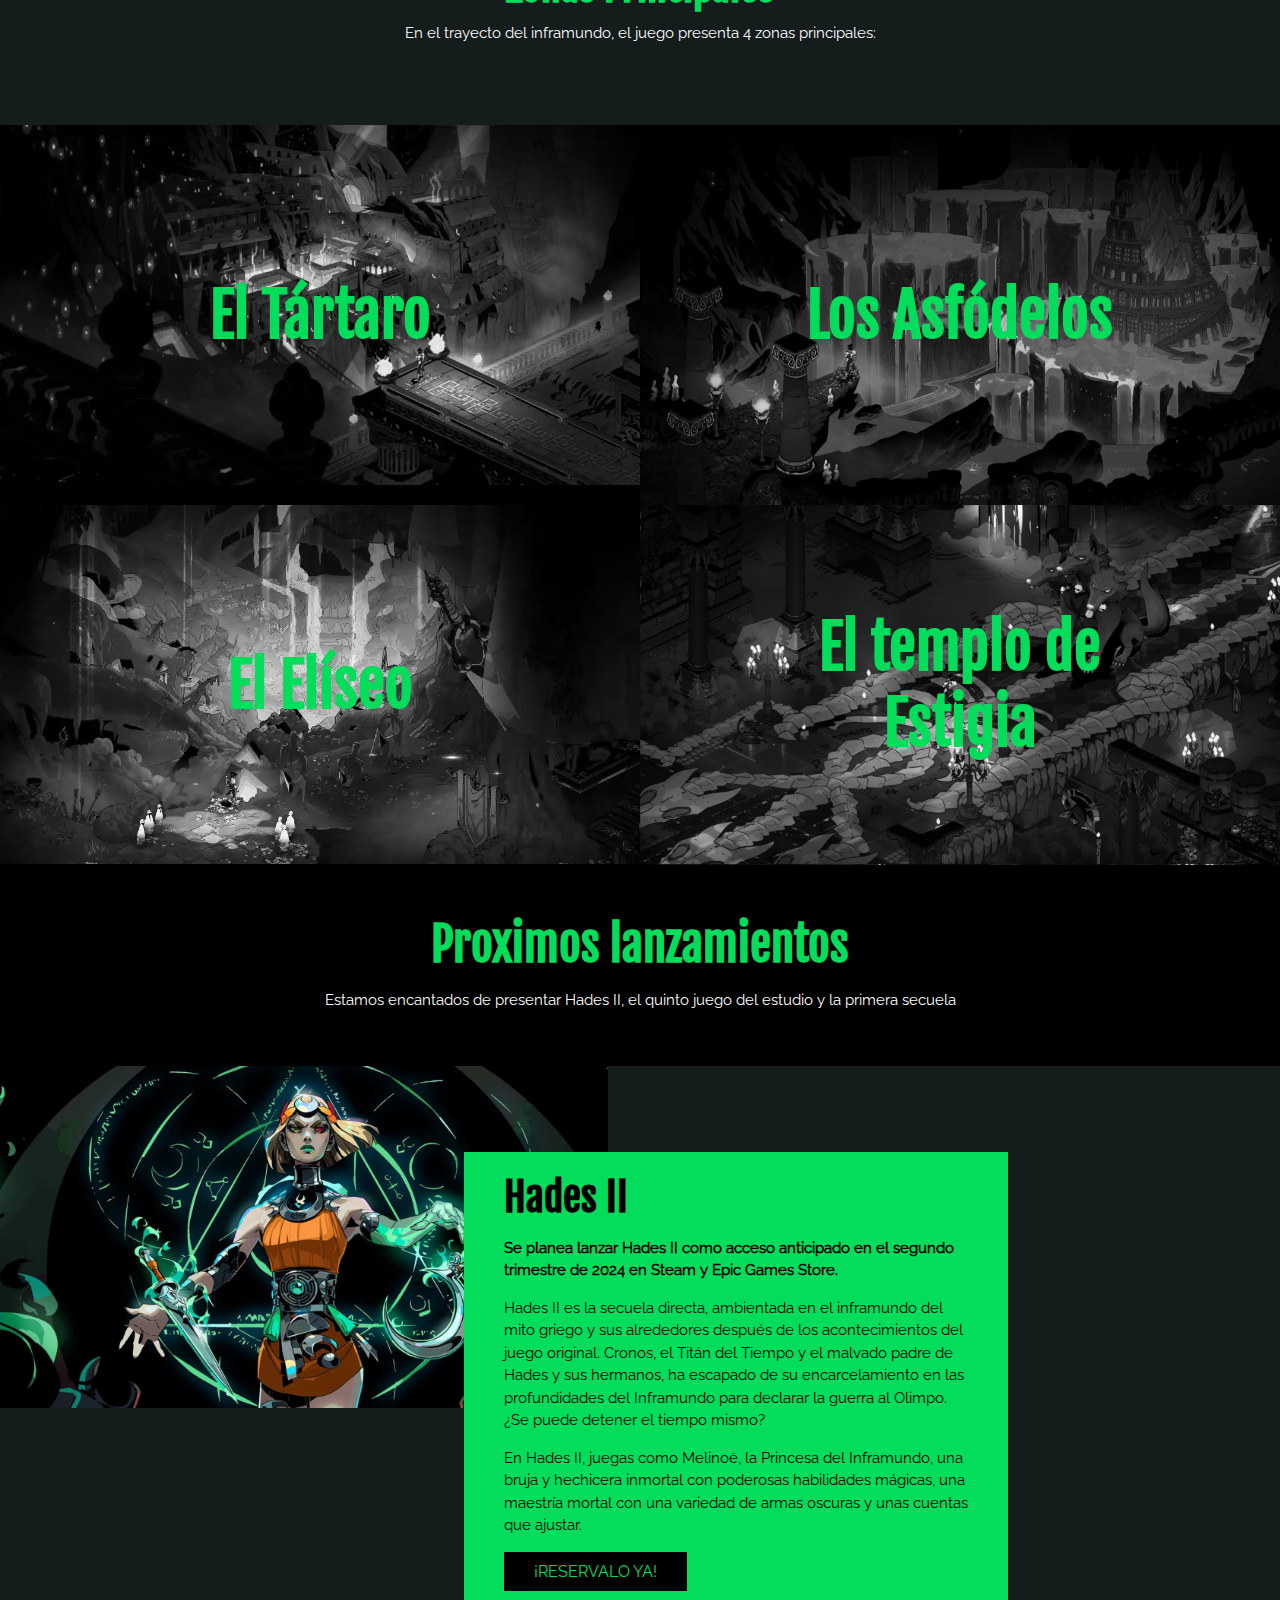
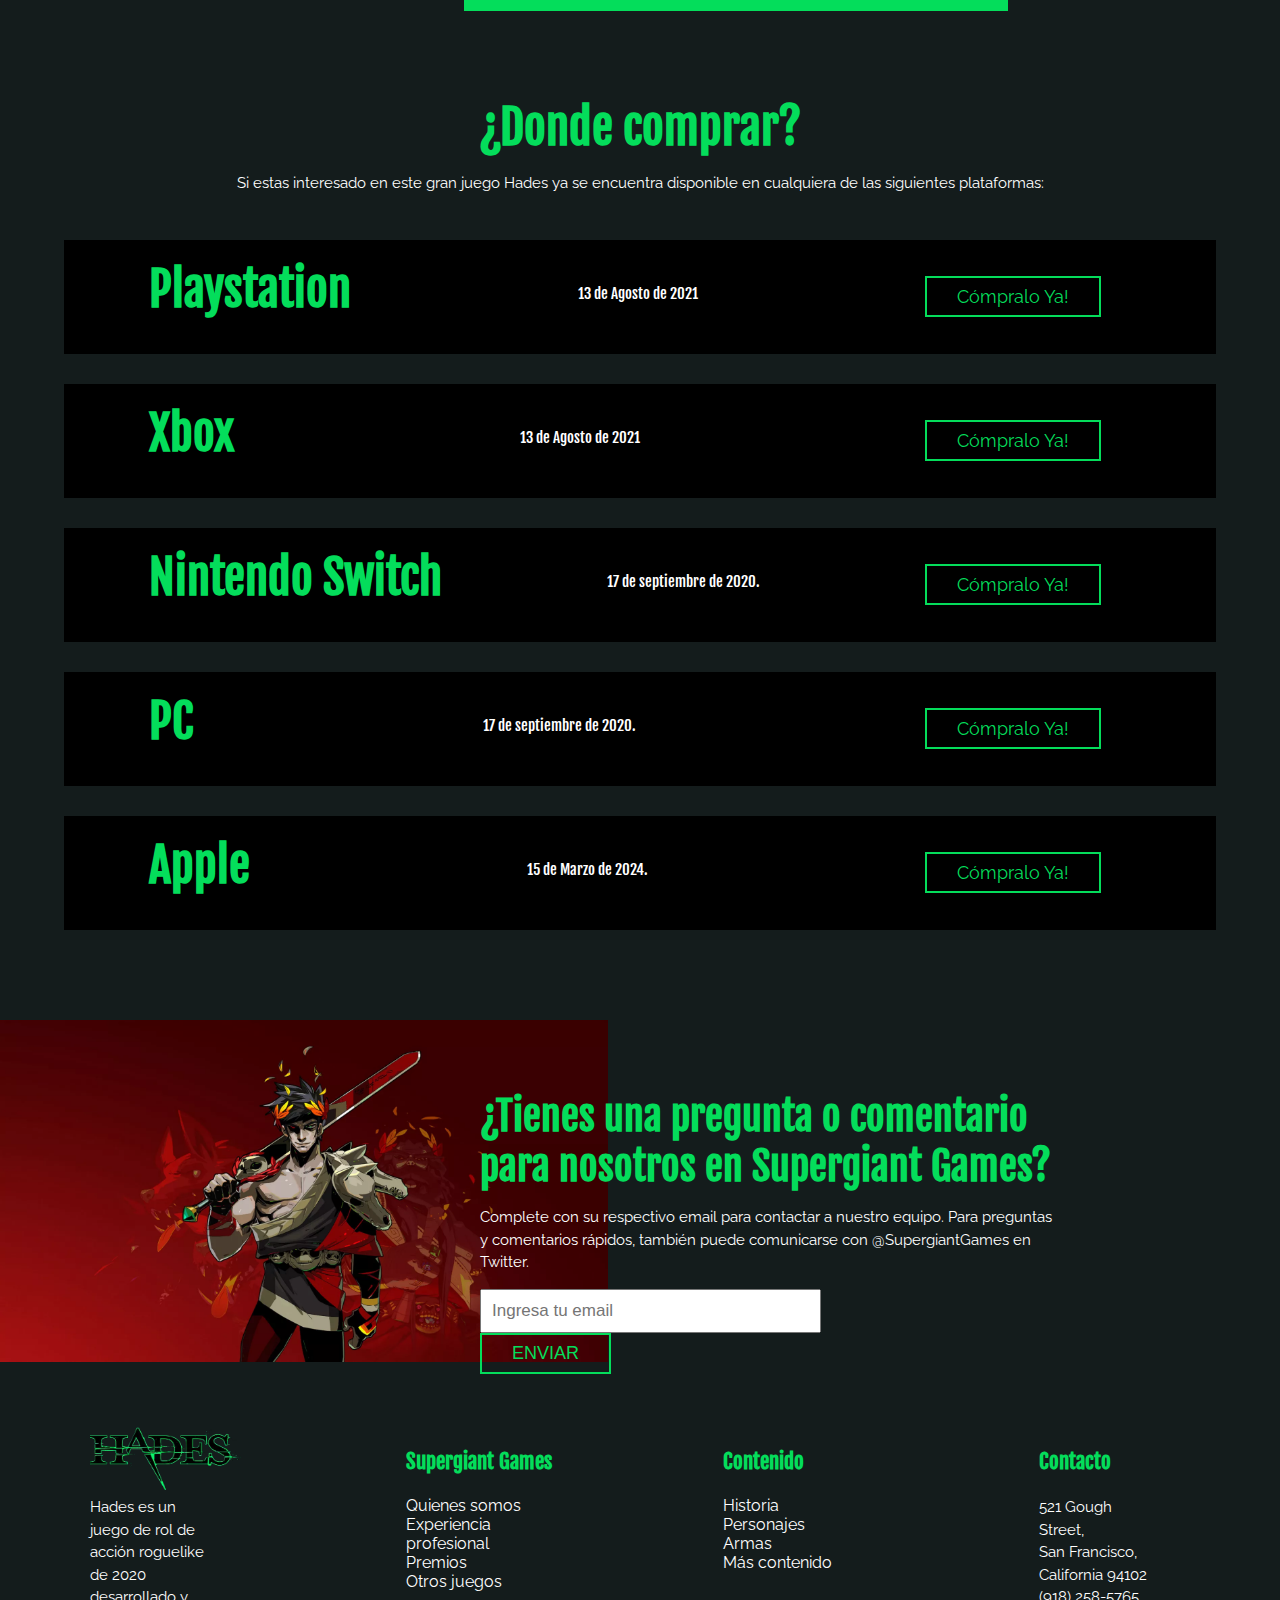
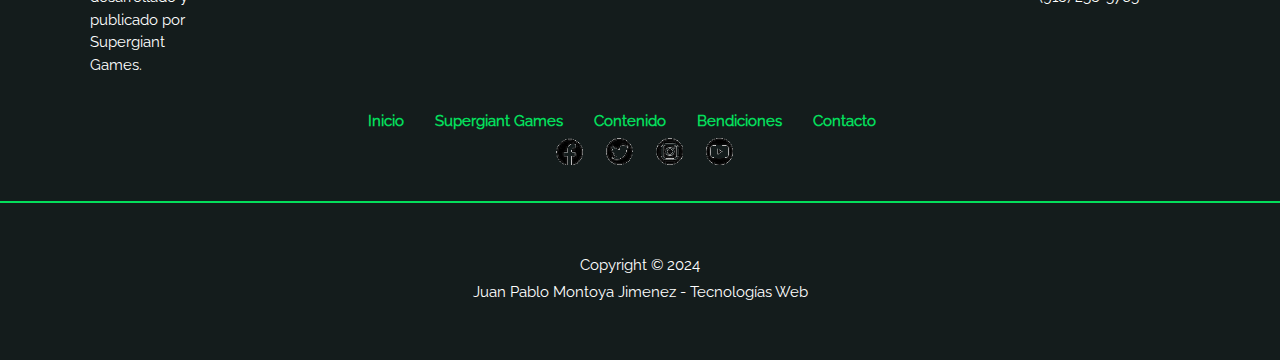
==== commit 15654947: "Tercer commit proyecto - 5 paginas" ====
--- a/index.html
+++ b/index.html
@@ -20,7 +20,7 @@
                     <ul>
                         <li><a id="menu-home" href="index.html">Inicio</a></li>
                         <li><a href="paginas/supergiant-games.html">Supergiant Games</a></li>
-                        <li><a href="paginas/historia.html">Historia</a></li>
+                        <li><a href="paginas/contenido.html">Contenido</a></li>
                         <li><a href="paginas/bendiciones.html">Bendiciones</a></li>
                         <li><a href="paginas/contacto.html">Contacto</a></li>   
                     </ul>
@@ -213,16 +213,16 @@
                 </nav>
             </section>
         </div>
-        <!-- seccion menu historia y personajes -->
+        <!-- seccion contenido -->
         <div class="footer-section footer-section-3">
-            <h5>Historia</h5>
+            <h5>Contenido</h5>
             <section>
                 <nav>
-                    <ul id="menu-historia">
-                        <li><a href="#">Yankees</a></li>
-                        <li><a href="#">Dark Angels</a></li>
-                        <li><a href="#">Hammer Jam</a></li>
-                        <li><a href="#">Red Knox</a></li>
+                    <ul id="menu-contenido">
+                        <li><a href="paginas/contenido.html#historia">Historia</a></li>
+                        <li><a href="paginas/contenido.html#personajes">Personajes</a></li>
+                        <li><a href="paginas/contenido.html#armas">Armas</a></li>
+                        <li><a href="paginas/contenido.html#mas-contenido">Más contenido</a></li>
                     </ul>
                 </nav>
             </section>
@@ -243,7 +243,7 @@
                     <ul>
                         <li><a id="menu-home" href="index.html">Inicio</a></li>
                         <li><a href="paginas/supergiant-games.html">Supergiant Games</a></li>
-                        <li><a href="paginas/historia.html">Historia</a></li>
+                        <li><a href="paginas/contenido.html">Contenido</a></li>
                         <li><a href="paginas/bendiciones.html">Bendiciones</a></li>
                         <li><a href="paginas/contacto.html">Contacto</a></li>   
                     </ul>
--- a/estilos.css
+++ b/estilos.css
@@ -103,7 +103,7 @@
     left: 0;
     width: 100%;
     height: 100%;
-    background-image: url('media/index/background-hades.webp');
+    background-image: url('media/index/background-hades.png');
     background-size: cover;
     background-position: center center;
     filter: grayscale(100%);
@@ -546,25 +546,15 @@
     .site-navigation {
         width: fit-content;
         position: absolute;
-        left: 140%;
-    }
-
-    .site-navigation div {
-        width: fit-content;
+        left: 155%;
     }
 
     .site-navigation ul {
-        list-style-type: none;
-        margin: 0;
-        padding: 0;
-        width: fit-content;
         text-align: center;
     }
 
     .site-navigation li {
-        display: block;
-        margin: 0;
-        justify-content: center;
+        max-height: 100%;
     }
 
     .site-navigation a {
@@ -572,7 +562,8 @@
         font-weight: bold;
         text-decoration: none;
         transition: color 0.3s ease;
-        color: white;     
+        color: white;   
+        padding: 0;  
     }
 
     #content-div-begin {
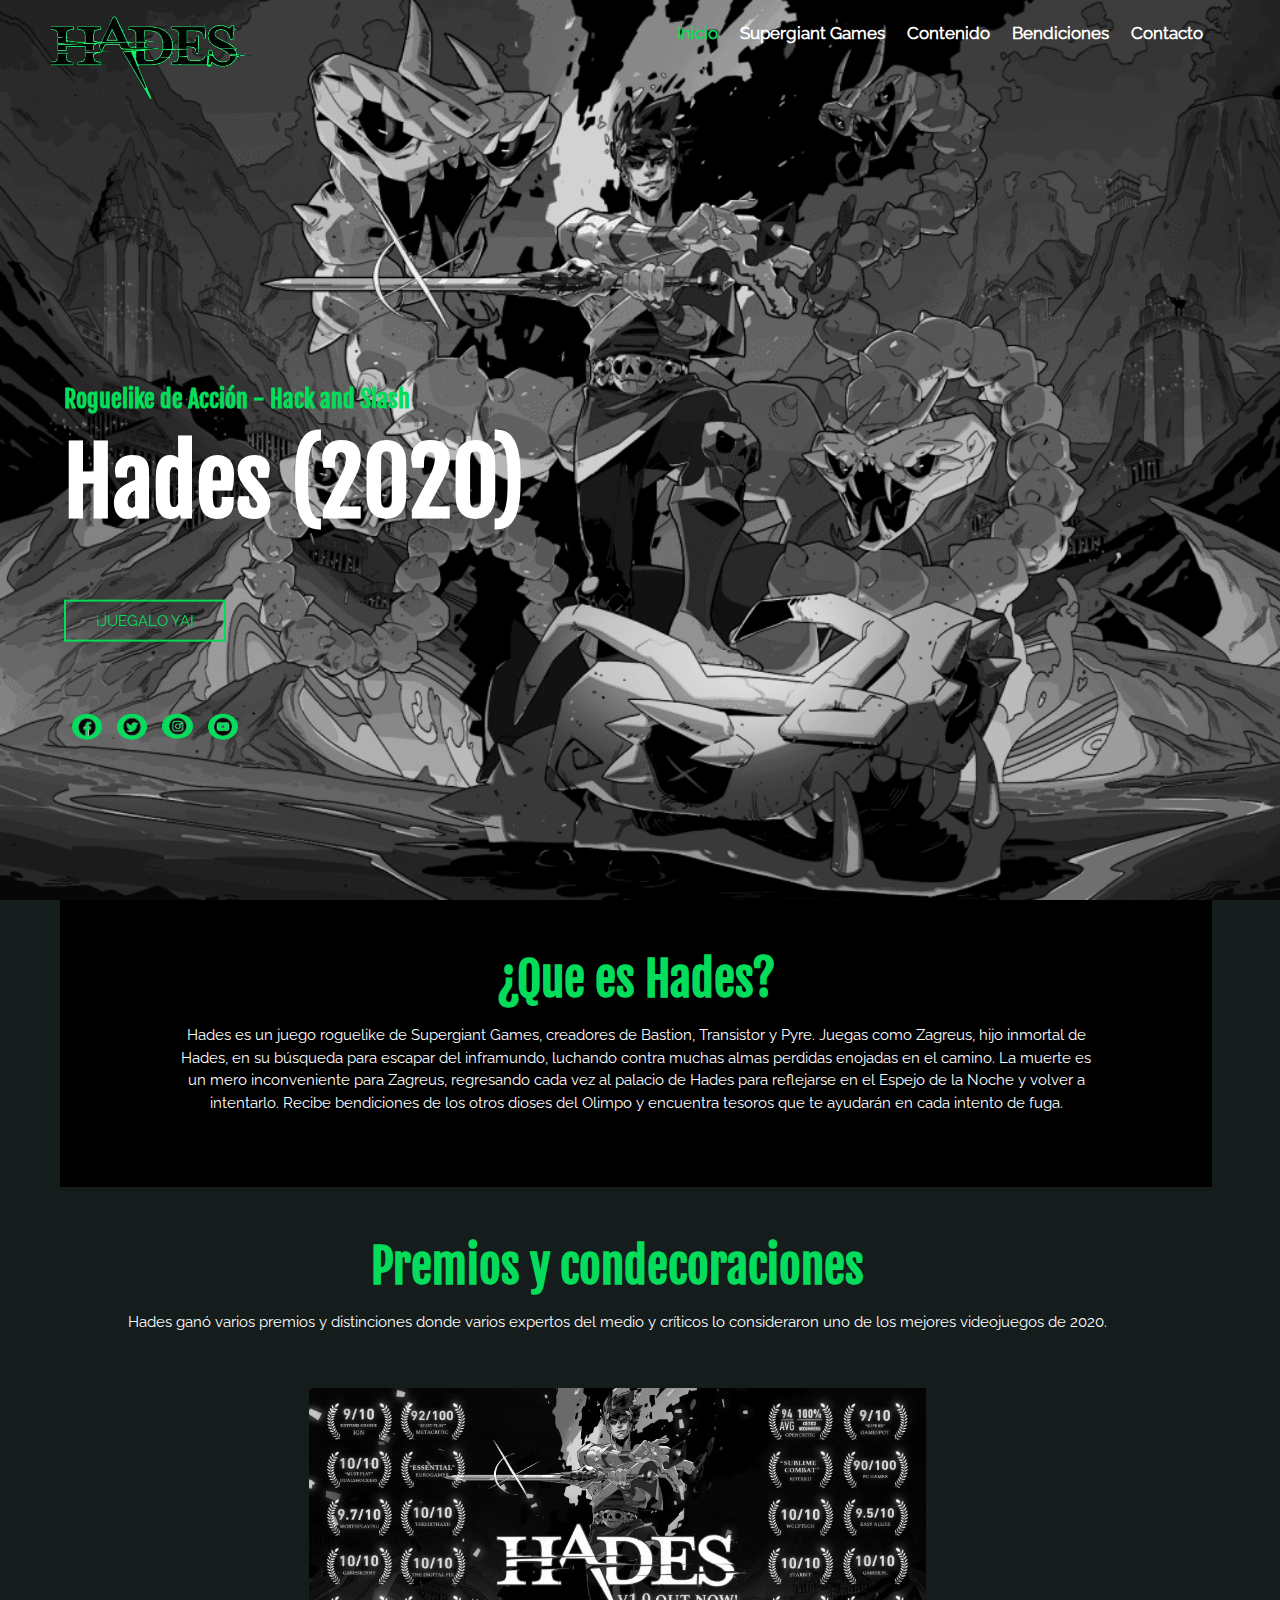
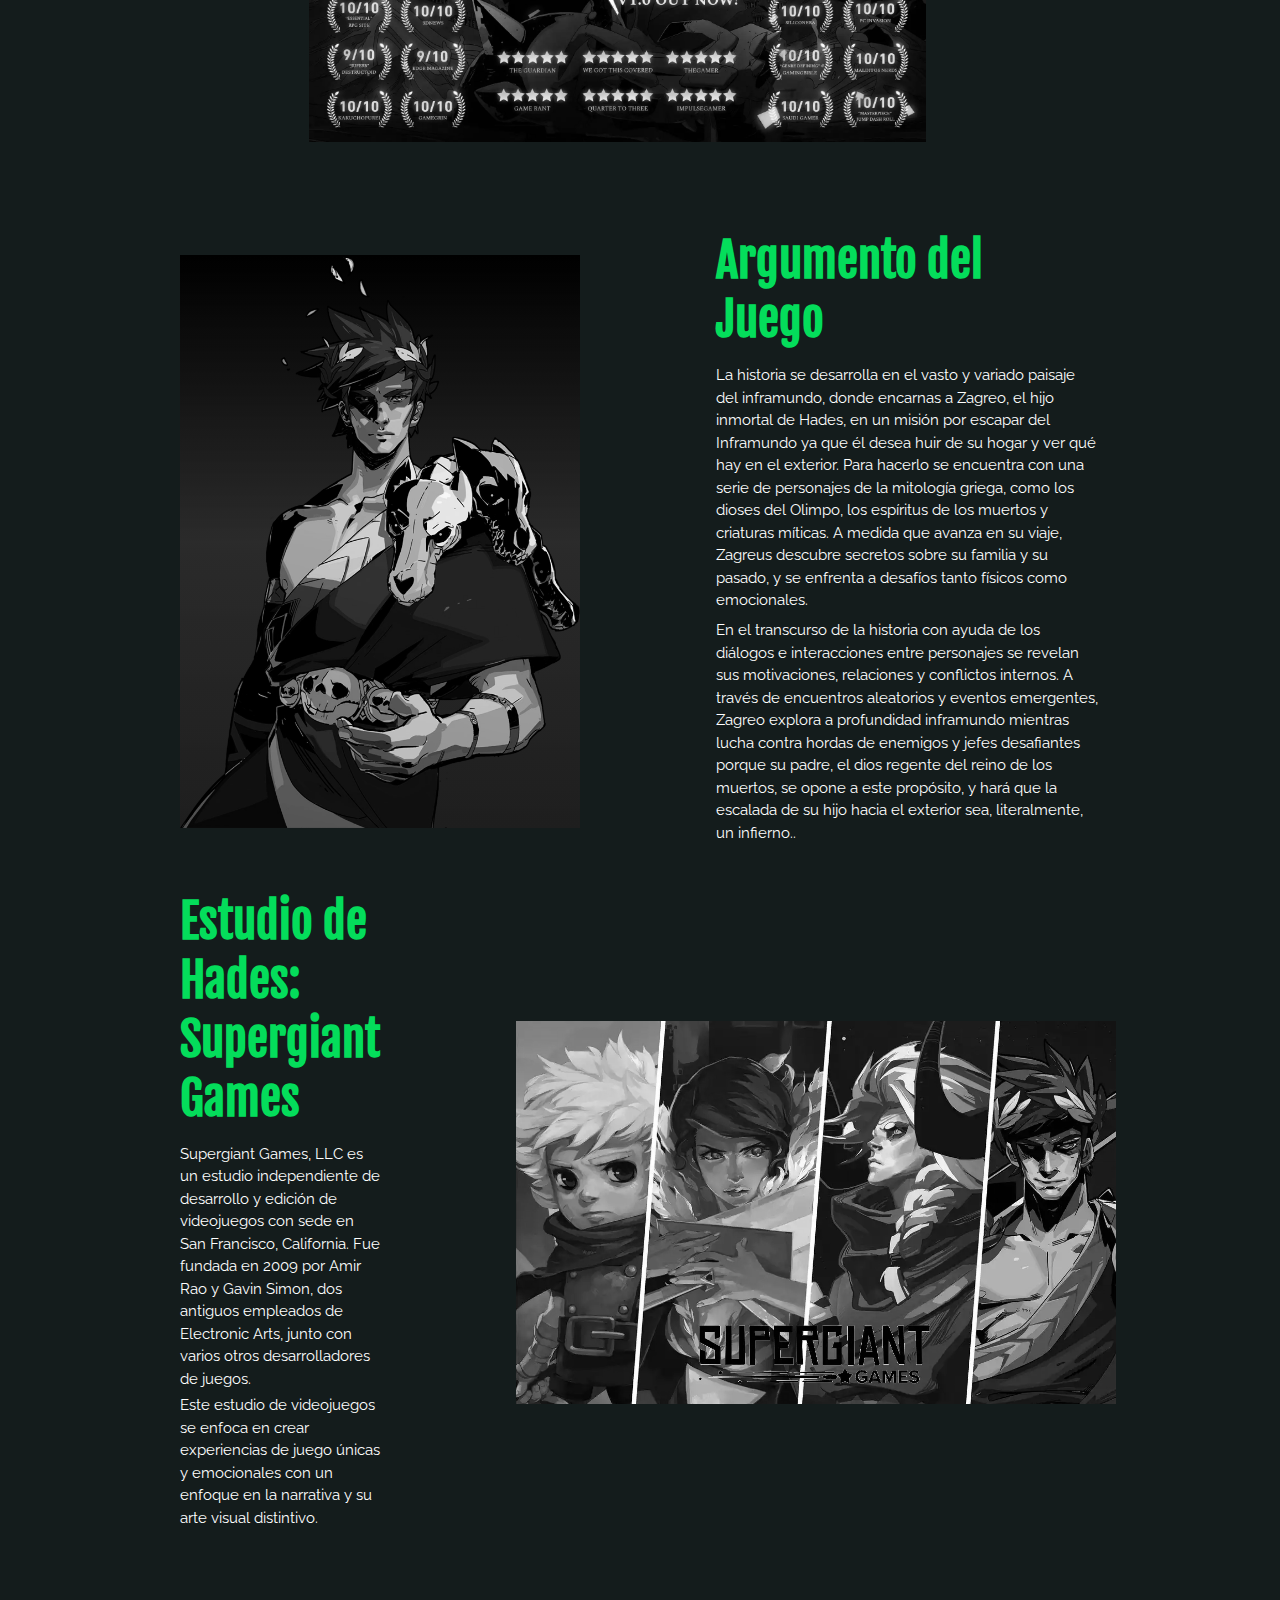
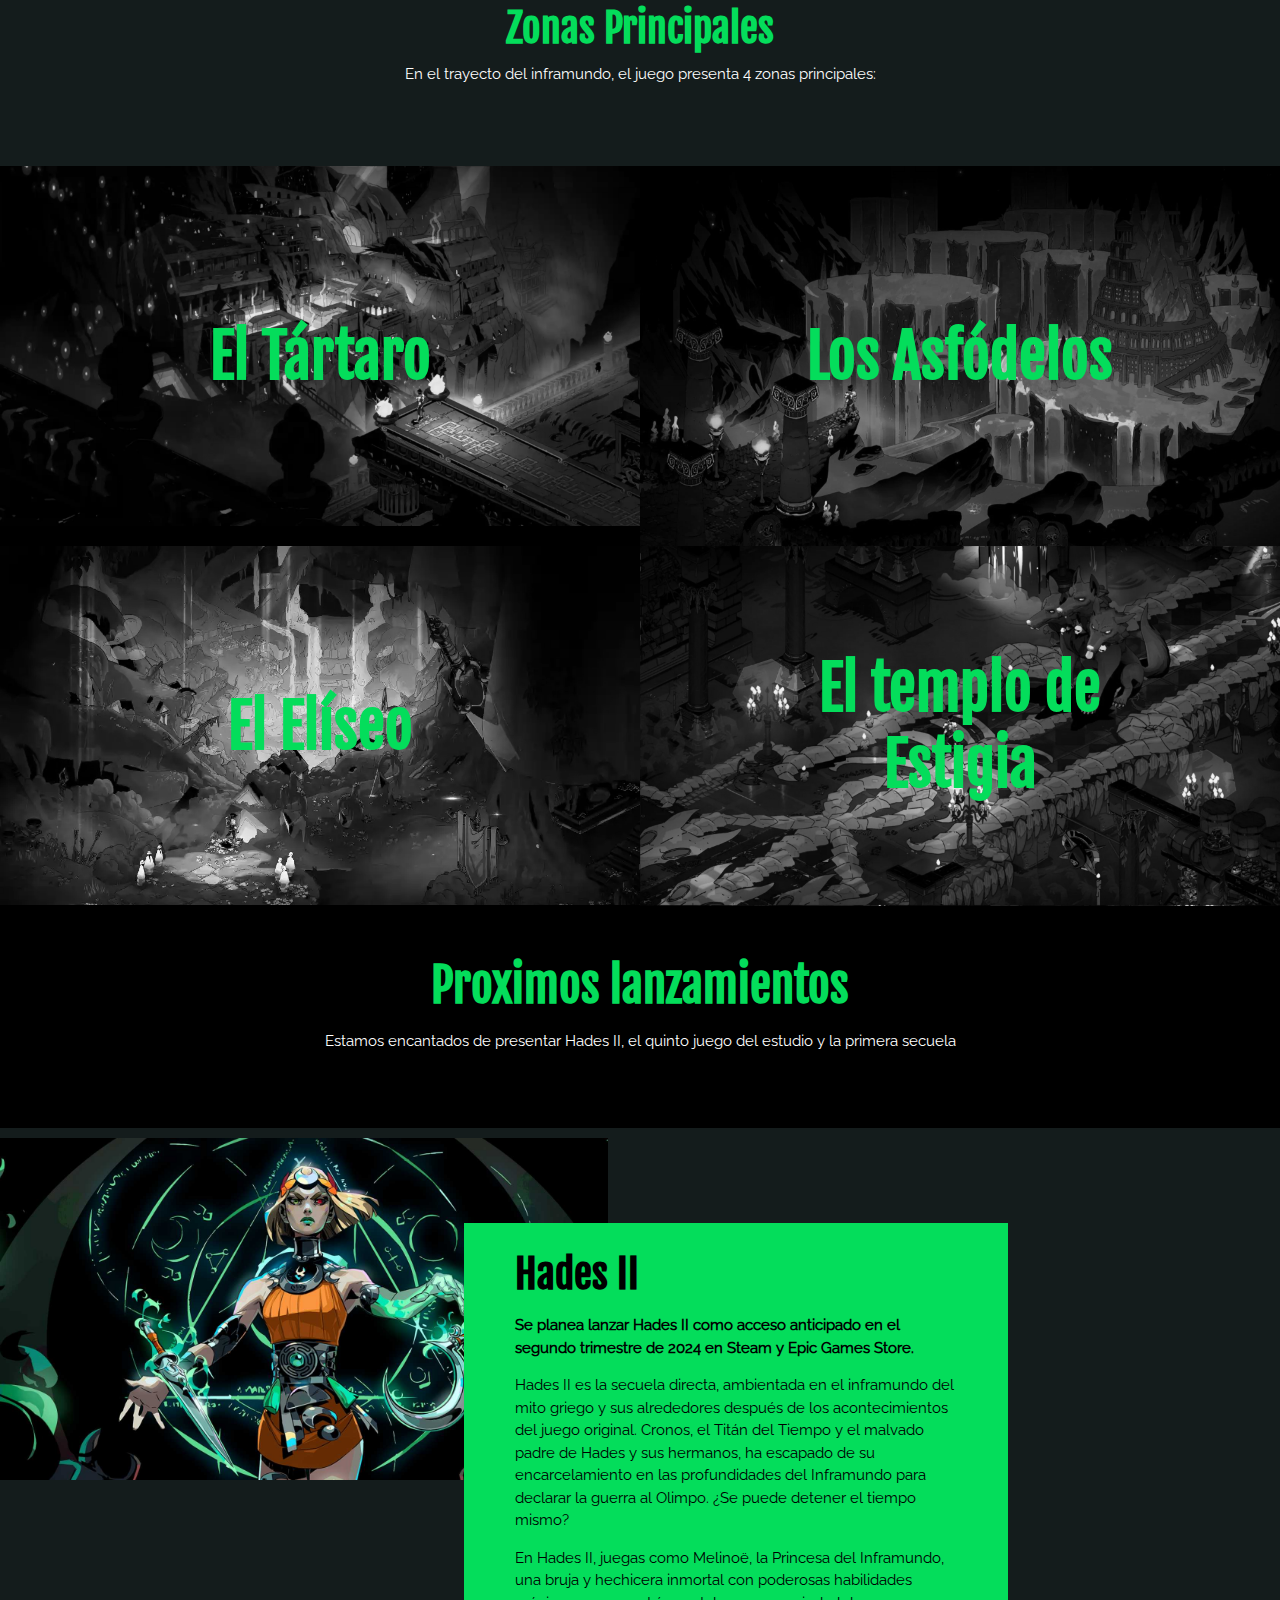
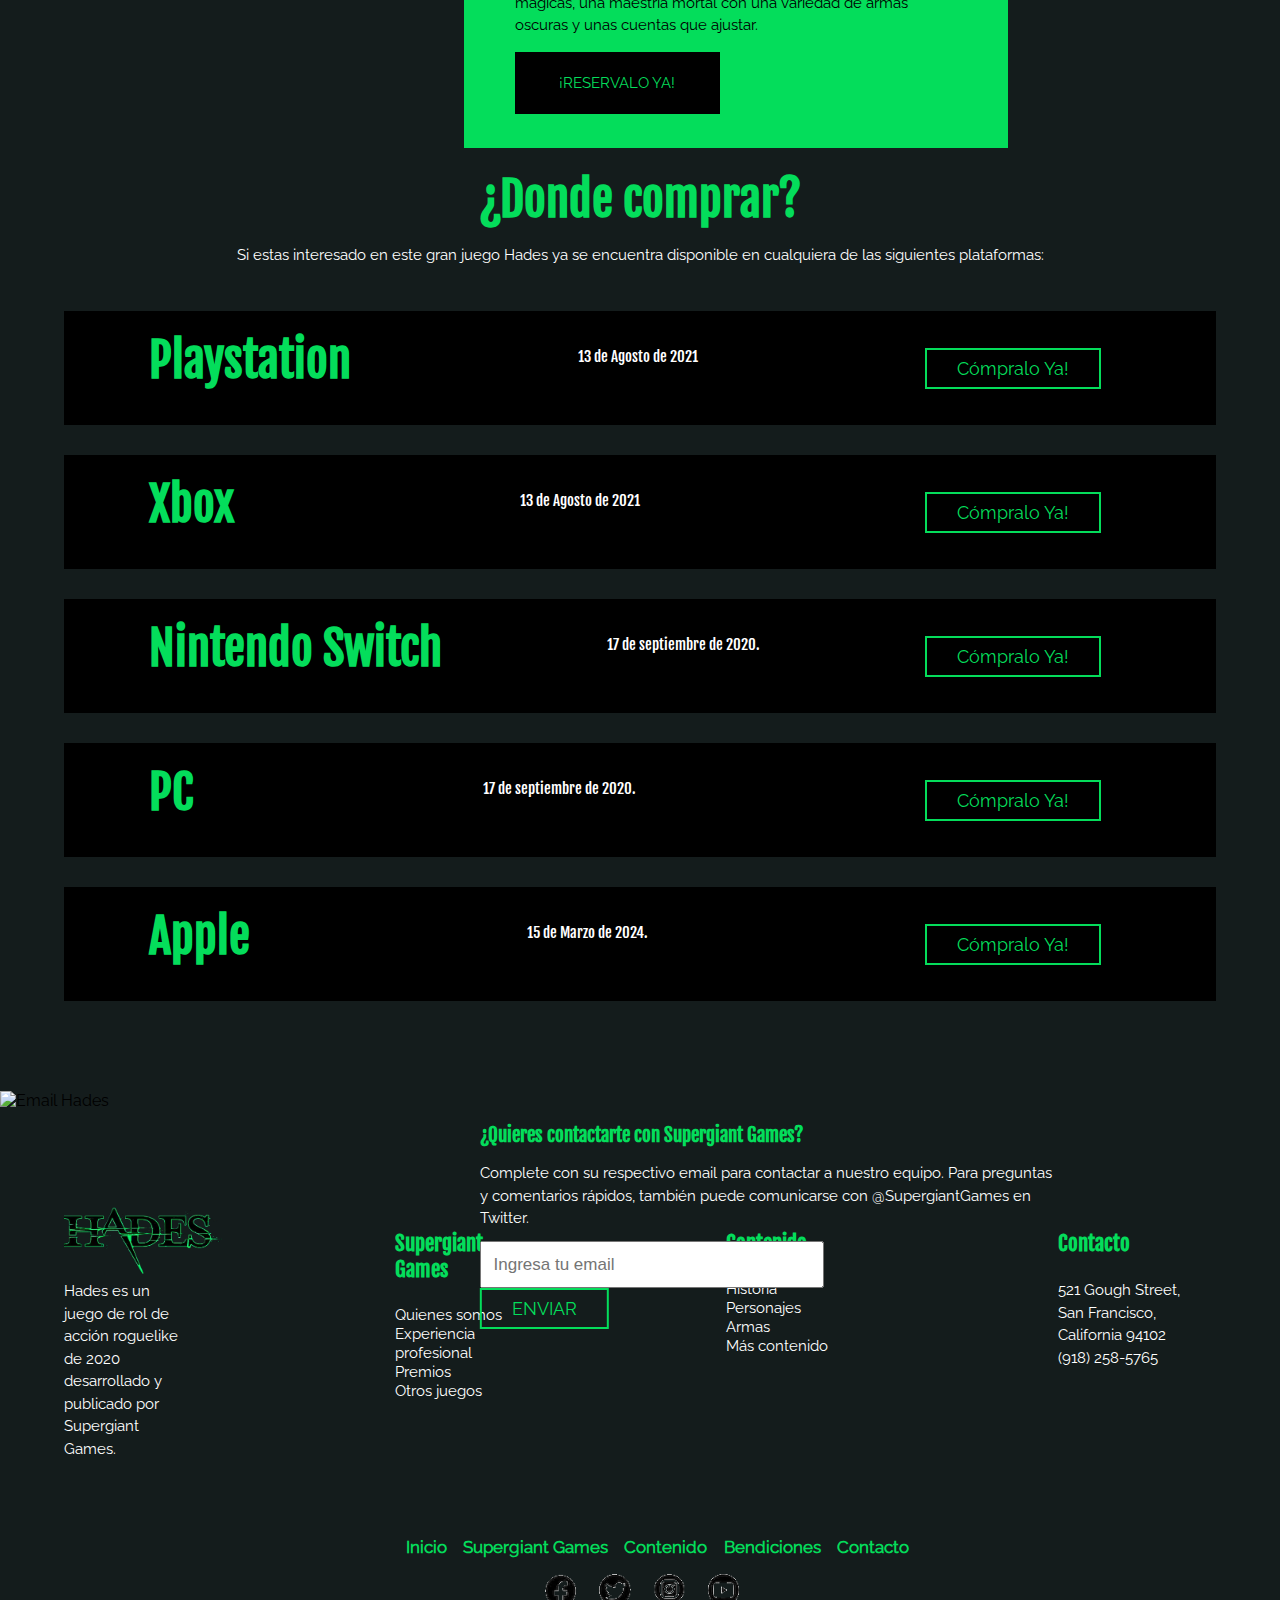
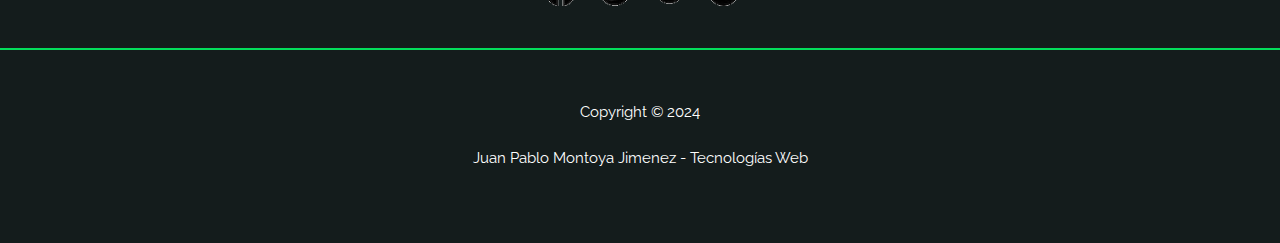
==== commit 63efafb6: "commit proyecto - correciones finales" ====
--- a/index.html
+++ b/index.html
@@ -7,8 +7,9 @@
     <link rel="stylesheet" href="estilos.css">
 </head>
 <body>
-    <div id="container-div-begin">
-        <div id="background-div-hades"></div>
+    <!-- seccion header -->
+    <header class="header-hades">
+        <!-- seccion logo y menu -->
         <span class="site-logo-img">
             <a href="index.html">
                 <img width="200" height="88" src="media/logo-hades.webp" alt="Logo del videojuego Hades">
@@ -18,7 +19,7 @@
             <nav class="site-navigation">
                 <div>
                     <ul>
-                        <li><a id="menu-home" href="index.html">Inicio</a></li>
+                        <li><a id="menu-color" href="index.html">Inicio</a></li>
                         <li><a href="paginas/supergiant-games.html">Supergiant Games</a></li>
                         <li><a href="paginas/contenido.html">Contenido</a></li>
                         <li><a href="paginas/bendiciones.html">Bendiciones</a></li>
@@ -27,11 +28,12 @@
                 </div>
             </nav>
         </div>
+        <!-- div img y inicio -->
         <div id="content-div-begin">
             <h3>Roguelike de Acción - Hack and Slash</h3>
             <h1>Hades (2020)</h1>
             <a href="https://store.steampowered.com/app/1145360/Hades/" class="play-button" target="_blank">¡JUEGALO YA!</a>
-            <div class="redes-sociales">
+            <div class="redes-sociales" id="redes-home">
                 <div class="red-social">
                     <a href="https://www.facebook.com/supergiantgames" target="_blank" >
                         <img src="media/redes/facebook.webp" alt="Facebook">
@@ -54,7 +56,8 @@
                 </div> 
             </div>
         </div>
-    </div>
+        <div id="background-div-hades"></div>
+    </header>
     <div class="game-content-center" id="game-presentation">
         <h3>¿Que es Hades?</h3>
         <p>Hades es un juego roguelike de Supergiant Games, creadores de Bastion, Transistor y Pyre. 
@@ -128,7 +131,7 @@
         <h3>Proximos lanzamientos</h3>
         <p>Estamos encantados de presentar Hades II, el quinto juego del estudio y la primera secuela</p>
     </div>
-    <div class="img-with-div">
+    <div class="img-with-div hades-II">
         <div class="image-container">
             <img src="media/index/Hades II.jpg" alt="Hades II">
         </div>
@@ -151,131 +154,136 @@
             <div class="content-buy">
                 <h3>Playstation</h3>
                 <p>13 de Agosto de 2021</p>
-                <a href="https://store.playstation.com/en-us/product/UP2125-PPSA03355_00-3466019145463410" target="_blank" class="buy-button">Cómpralo Ya!</a>
+                <a href="https://store.playstation.com/en-us/product/UP2125-PPSA03355_00-3466019145463410" target="_blank" class="border-button">Cómpralo Ya!</a>
             </div>
             <div class="content-buy">
                 <h3>Xbox</h3>
                 <p>13 de Agosto de 2021</p>
-                <a href="https://www.microsoft.com/en-us/p/hades/9P8DL6W0JBB8" target="_blank" class="buy-button">Cómpralo Ya!</a>
+                <a href="https://www.microsoft.com/en-us/p/hades/9P8DL6W0JBB8" target="_blank" class="border-button">Cómpralo Ya!</a>
             </div>
             <div class="content-buy">
                 <h3>Nintendo Switch</h3>
                 <p>17 de septiembre de 2020.</p>
-                <a href="https://www.nintendo.com/games/detail/hades-switch/" target="_blank" class="buy-button">Cómpralo Ya!</a>
+                <a href="https://www.nintendo.com/games/detail/hades-switch/" target="_blank" class="border-button">Cómpralo Ya!</a>
             </div>
             <div class="content-buy">
                 <h3>PC</h3>
                 <p> 17 de septiembre de 2020.</p>
-                <a href="https://store.steampowered.com/app/1145360/Hades/" target="_blank" class="buy-button">Cómpralo Ya!</a>
+                <a href="https://store.steampowered.com/app/1145360/Hades/" target="_blank" class="border-button">Cómpralo Ya!</a>
             </div>
             <div class="content-buy">
                 <h3>Apple</h3>
                 <p>15 de Marzo de 2024.</p>
-                <a href="https://apps.apple.com/app/hades-netflix/id6450063142/" target="_blank" class="buy-button">Cómpralo Ya!</a>
-            </div>
-        </div>
-    </div>
-
-     <div class="img-with-div" id="contact-email">
+                <a href="https://apps.apple.com/app/hades-netflix/id6450063142/" target="_blank" class="border-button">Cómpralo Ya!</a>
+            </div>
+        </div>
+    </div>
+    <!-- seccion email--> 
+    <div class="img-with-div contact-email">
         <div class="image-container">
-            <img src="media/index/email-hades.webp" alt="Email Hades">
+            <img src="media/email-hades.gif" alt="Email Hades">
         </div>
         <div class="content-img-div">
-            <h3>¿Tienes una pregunta o comentario para nosotros en Supergiant Games?</h3>
+            <h3>¿Quieres contactarte con Supergiant Games?</h3>
             <p>Complete con su respectivo email para contactar a nuestro equipo. Para preguntas y comentarios rápidos, 
             también puede comunicarse con <a href="https://twitter.com/SupergiantGames">@SupergiantGames</a> en Twitter.</p>
             <form action="https://www.supergiantgames.com/contact/" method="get" target="_blank">
                 <input type="email" id="email" name="email" placeholder="Ingresa tu email">
-                <button type="submit" class="buy-button">ENVIAR</button>
+                <buttons  class="border-button">ENVIAR</button>
             </form>
         </div>
     </div>
-    <div class="footer-content">
-        <div class="footer-section footer-section-1">
-                <a href="index.html">
-                    <img src="media/logo-hades.webp" alt="Logo del videojuego Hades">
-                </a>
-            <div>
-                <p>Hades es un juego de rol de acción roguelike de 2020 desarrollado y publicado por Supergiant Games.</p>
-            </div>
-        </div>
-        <!-- seccion menu supergiant games -->
-        <div class="footer-section footer-section-2">
-            <h5>Supergiant Games</h5>
-            <section>
-                <nav>
-                    <ul id="menu-supergiant-games">
-                        <li><a href="paginas/supergiant-games.html#quienes-somos">Quienes somos</a></li>
-                        <li><a href="paginas/supergiant-games.html#exp-profesional">Experiencia profesional</a></li>
-                        <li><a href="paginas/supergiant-games.html#premios">Premios</a></li>
-                        <li><a href="paginas/supergiant-games.html#demas-juegos">Otros juegos</a></li>
-                    </ul>
+    <!-- seccion footer -->
+    <footer>
+    <!-- div contenido footer -->
+        <div class="footer-content">
+            <!-- seccion hades -->
+            <div class="footer-section footer-section-1">
+                    <a href="index.html">
+                        <img src="media/logo-hades.webp" alt="Logo del videojuego Hades">
+                    </a>
+                <div>
+                    <p>Hades es un juego de rol de acción roguelike de 2020 desarrollado y publicado por Supergiant Games.</p>
+                </div>
+            </div>
+            <!-- seccion menu supergiant games -->
+            <div class="footer-section footer-section-2">
+                <h5>Supergiant Games</h5>
+                <section>
+                    <nav>
+                        <ul id="menu-supergiant-games">
+                            <li><a href="supergiant-games.html#quienes-somos">Quienes somos</a></li>
+                            <li><a href="supergiant-games.html#exp-profesional">Experiencia profesional</a></li>
+                            <li><a href="supergiant-games.html#premios">Premios</a></li>
+                            <li><a href="supergiant-games.html#demas-juegos">Otros juegos</a></li>
+                        </ul>
+                    </nav>
+                </section>
+            </div>
+            <!-- seccion contenido -->
+            <div class="footer-section footer-section-3">
+                <h5>Contenido</h5>
+                <section>
+                    <nav>
+                        <ul id="menu-contenido">
+                            <li><a href="paginas/contenido.html#historia">Historia</a></li>
+                            <li><a href="paginas/contenido.html#personajes">Personajes</a></li>
+                            <li><a href="paginas/contenido.html#armas">Armas</a></li>
+                            <li><a href="paginas/contenido.html#mas-contenido">Más contenido</a></li>
+                        </ul>
+                    </nav>
+                </section>
+            </div>
+            <!-- seccion contacto-->
+            <div class="footer-section footer-section-4">
+                <section>
+                    <h5>Contacto</h5>
+                    <p>521 Gough Street, <br>San Francisco,<br>California 94102 <br> (918) 258-5765</p>
+                </section>
+            </div>
+        </div>
+        <!-- div menu footer-->
+        <div class="footer-navigation">
+            <div class="menu" id="menu-footer">
+                <nav class="site-navigation">
+                    <div>
+                        <ul>
+                            <li><a id="menu-home" href="index.html">Inicio</a></li>
+                            <li><a href="paginas/supergiant-games.html">Supergiant Games</a></li>
+                            <li><a href="paginas/contenido.html">Contenido</a></li>
+                            <li><a href="paginas/bendiciones.html">Bendiciones</a></li>
+                            <li><a href="paginas/contacto.html">Contacto</a></li>   
+                        </ul>
+                    </div>
                 </nav>
-            </section>
-        </div>
-        <!-- seccion contenido -->
-        <div class="footer-section footer-section-3">
-            <h5>Contenido</h5>
-            <section>
-                <nav>
-                    <ul id="menu-contenido">
-                        <li><a href="paginas/contenido.html#historia">Historia</a></li>
-                        <li><a href="paginas/contenido.html#personajes">Personajes</a></li>
-                        <li><a href="paginas/contenido.html#armas">Armas</a></li>
-                        <li><a href="paginas/contenido.html#mas-contenido">Más contenido</a></li>
-                    </ul>
-                </nav>
-            </section>
-        </div>
-        <!-- seccion contacto-->
-        <div class="footer-section footer-section-4">
-            <section>
-                <h5>Contacto</h5>
-                <p>521 Gough Street, <br>San Francisco,<br>California 94102 <br> (918) 258-5765</p>
-            </section>
-        </div>
-    </div>
-
-    <div class="footer-navigation">
-        <div class="menu" id="menu-footer">
-            <nav class="site-navigation">
-                <div>
-                    <ul>
-                        <li><a id="menu-home" href="index.html">Inicio</a></li>
-                        <li><a href="paginas/supergiant-games.html">Supergiant Games</a></li>
-                        <li><a href="paginas/contenido.html">Contenido</a></li>
-                        <li><a href="paginas/bendiciones.html">Bendiciones</a></li>
-                        <li><a href="paginas/contacto.html">Contacto</a></li>   
-                    </ul>
-                </div>
-            </nav>
-        </div>
-        <div class="redes-sociales" id="redes-footer">
-            <div class="red-social">
-                <a href="https://www.facebook.com/supergiantgames" target="_blank" >
-                    <img src="media/redes/facebook.webp" alt="Facebook">
-                </a>
-            </div>
-            <div class="red-social">
-                <a href="https://twitter.com/SupergiantGames" target="_blank" >
-                    <img src="media/redes/twitter.webp" alt="Twitter">
-                </a>
-            </div>
-            <div class="red-social">
-                <a href="https://www.instagram.com/supergiantgames/" target="_blank" >
-                    <img src="media/redes/instagram.webp" alt="Instagram">
-                </a>
-            </div>
-            <div class="red-social">
-                <a href="https://www.youtube.com/channel/UCmyMcU6N5_3XpqSkTx9CnSw" target="_blank" >
-                    <img src="media/redes/youtube.webp" alt="YouTube">
-                </a>
-            </div>       
-        </div>
-    </div>
-    <footer>
-        <p>Copyright &copy; 2024</p>
-        <p>Juan Pablo Montoya Jimenez - Tecnologías Web</p>
+            </div>
+            <div class="redes-sociales" id="redes-footer">
+                <div class="red-social">
+                    <a href="https://www.facebook.com/supergiantgames" target="_blank" >
+                        <img src="media/redes/facebook.webp" alt="Facebook">
+                    </a>
+                </div>
+                <div class="red-social">
+                    <a href="https://twitter.com/SupergiantGames" target="_blank" >
+                        <img src="media/redes/twitter.webp" alt="Twitter">
+                    </a>
+                </div>
+                <div class="red-social">
+                    <a href="https://www.instagram.com/supergiantgames/" target="_blank" >
+                        <img src="media/redes/instagram.webp" alt="Instagram">
+                    </a>
+                </div>
+                <div class="red-social">
+                    <a href="https://www.youtube.com/channel/UCmyMcU6N5_3XpqSkTx9CnSw" target="_blank" >
+                        <img src="media/redes/youtube.webp" alt="YouTube">
+                    </a>
+                </div>       
+            </div>
+        </div>
+        <div class="footer-copyright">
+            <p>Copyright &copy; 2024</p>
+            <p>Juan Pablo Montoya Jimenez - Tecnologías Web</p>
+        </div>
     </footer>
 </body>
 </html>--- a/estilos.css
+++ b/estilos.css
@@ -1,6 +1,7 @@
-* {
+/* Configuracion Inicial */
+
+*{
     margin: 0;
-    padding: 0;
 }
 
 @font-face {
@@ -20,7 +21,6 @@
 body{
     background-color:#141c1c;
     font-family: 'Raleway' , sans-serif;
-    color: white;
 }
 
 ::selection {
@@ -30,6 +30,8 @@
 
 h1,h3,h5{
     font-family: 'Fjalla One', sans-serif;
+    color: #04dd5b;
+    margin-bottom: 5%;
 }
 
 h3{
@@ -37,41 +39,45 @@
     margin-bottom: 15px;
 }
 
+p,a{ 
+    font-size: 15px;
+    margin-bottom: 2%;
+    text-decoration: none;
+    color: white; 
+}
+
 p{
-    font-size: 15px;
-    margin-bottom: 5px;
     line-height: 1.5;
 }
+
+/* Configuracion de header */
 
 .site-logo-img{
     position: absolute;
-    top: 10px; 
-    left: 4.5rem;
-    z-index: 1;
+    top: 1.5%; 
+    left: 4%;
+    z-index: 10;
 }
 
 .menu {
-    position: absolute;         
-    right: 5rem; 
+    position: relative;         
     line-height: 40px;
-    z-index: 1000;
+    z-index: 10;
 }
 
 .site-navigation {
-    padding: 10px;
+    padding: 1% 0;
+    padding-right: 5.75%;
 }
 
 .site-navigation ul {
     list-style-type: none;
-    margin: 0;
-    padding: 0;
     text-align: right;
-    margin-top: 10px;
 }
 
 .site-navigation li {
     display: inline-block;
-    margin-left: 7px;
+    margin-left: 1%;
 }
 
 .site-navigation a {
@@ -79,19 +85,18 @@
     font-weight: bold;
     text-decoration: none;
     transition: color 0.3s ease;
-    padding: 5px 10px;
-    color: white;
+    padding: 0 0.25vw;
 }
 
 .site-navigation a:hover {
     color:  #04dd5b 
 }
 
-#menu-home{
+#menu-color{
     color:  #04dd5b;
 }
 
-#container-div-begin {
+.header-hades {
     position: relative;
     width: 100%;
     height: 100vh;
@@ -112,21 +117,23 @@
 
 #content-div-begin {
     position: relative;
-    margin-left: 70px; 
-    top: 65%;
+    margin-left: 5%; 
+    top: 55%;
     transform: translateY(-50%);
-    z-index: 1000;
+    z-index: 10;
 }
 
 #content-div-begin h3 {
-    margin-bottom: 20px;
+    margin-bottom: 1%;
     font-size: 24px;
 }
 
 #content-div-begin h1 {
-    margin-bottom: 5rem; 
+    margin-bottom: 5%;  
     font-size: 90px;
-}
+    color: white;
+}
+
 
 .play-button {
     display: inline-block;
@@ -148,22 +155,34 @@
 }
 
 .red-social {
+    width: 100%;
+    height: 100%;
+    margin: 0 7.5px;    
+}
+
+.red-social img {
+    margin-top: 15%;
+    margin-left: 15%;
+    width: 80%;
+    height: 80%;
+} 
+
+#redes-home .red-social{
     background-color:  #04dd5b;
-    width: 30px;
-    height: 30px;
+    width: 2.5%;
+    height: 2.5%;
     justify-content: center; 
     align-items: center;
     border-radius: 50%; 
-    margin: 0 7.5px; 
-}
-
-.red-social img {
-    margin-top: 6px;
-    margin-left: 6px;
+}
+
+#redes-home .red-social img {
+    margin-left: 20%;
     width: 60%;
-    height: 60%;
-    object-fit: cover; 
-}
+    height: 60%;  
+}
+
+/* Configuracion que es y premios*/
 
 .game-content-center{
     text-align: center;
@@ -200,6 +219,8 @@
     filter: grayscale(100%);
 }
 
+/* Configuracion arg y supergiant games*/
+
 .game-img-content {
     margin: 0 10rem;
     padding: 20px; 
@@ -211,7 +232,6 @@
     align-items: center; 
 }
 
-
 #Img-arg{
     background: linear-gradient(black, #8a110f, #6c090a);
     margin-right: 8.5rem;
@@ -226,6 +246,8 @@
 #Img-arg:hover, #Img-supergiant:hover {
     filter: brightness(100%);
 }
+
+/* Configuracion zonas del juego*/
 
 .main-zones {
     text-align: center; 
@@ -270,63 +292,62 @@
     filter: grayscale(100%) brightness(80%);
 }
 
-#next-release{
-    margin-bottom: 0;
-    padding-left: 0;
-}
+/* Configuracion hades II*/
 
 .img-with-div {
-    display: flex;
     position: relative;
-    margin-top: 0;
-    width: 100%;
+    margin-bottom: 7.5%;
 }   
 
-.img-with-div .image-container {
-    position: relative;
-}
 
 .img-with-div img {
+    max-width: 100%;
+}
+
+.content-img-div {
+    position: absolute;
+    top: 32.5%;
+    transform: translateX(-50%);
+    padding: 2% 4%;
+} 
+
+.hades-II img {
     display: block;
     width: 95%;
     height: auto;
 }
 
-.content-img-div {
-    position: absolute;
+.hades-II .content-img-div {
     top: 25%;
     left: 57.5%;
-    transform: translateX(-50%);
     background-color: #04dd5b;
-    padding: 20px 40px;
-    max-width: 50%; 
-    z-index: 1; 
-}
-
-#reserva{
+    padding: 2% 4%;
+}
+
+.hades-II .content-img-div h3 {
+    color: black;
+    font-size: 40px;
+}
+
+.hades-II .content-img-div p {
+    margin-bottom: 15px; 
+    color: black;
+} 
+
+.hades-II #reserva{
     display: inline-block;
-    padding: 10px 30px; 
+    padding: 5% 10%; 
     background-color: black; 
     color:  #04dd5b;
-    text-decoration: none;
     transition: background-color 0.3s ease;
 }
 
-#reserva:hover {
+.hades-II #reserva:hover {
     background-color:  white;
     color: black;
 }
 
-.content-img-div h3 {
-    margin-top: 0; 
-    color: black;
-    font-size: 40px;
-}
-
-.content-img-div p {
-    margin-bottom: 15px; 
-    color: black;
-}
+/* Configuracion donde comprar*/
 
 #where-to-buy{
     margin-top: 15rem;
@@ -360,7 +381,7 @@
     margin-left: auto;
 }
 
-#where-to-buy .buy-button, #contact-email .buy-button{
+#where-to-buy .border-button, .contact-email .border-button{
     display: inline-block;
     padding: 8px 30px; 
     border: 2px solid  #04dd5b;
@@ -372,55 +393,36 @@
     margin-right: 100px;
 }
 
-#where-to-buy .buy-button:hover{
+#where-to-buy .border-button:hover{
     background-color: #04dd5b;
 }
 
-#contact-email,#contact-email .content-img-div{
-    background-color: transparent;
-}
-
-#contact-email .content-img-div{
-    top: 15%;
+/* Configuracion email*/
+
+.contact-email .content-img-div{
     left: 60%;
     width: 45%;   
 }
 
-#contact-email .content-img-div h3{
-    color: #04dd5b;
-}
-
-#contact-email .content-img-div p{
-    color: white;
-}
-
-#contact-email .content-img-div input{
+.contact-email .content-img-div input{
     width: 55%;
-    padding: 10px; 
+    padding: 2%; 
     font-size: 17px;
     margin-right: 1%;
 }
 
-#contact-email .content-img-div a{
-    color: white;
-    text-decoration: none;
-}
-
-#contact-email .buy-button{
-    background-color: transparent; 
-}
-
-#contact-email .buy-button:hover{
+.contact-email .border-button:hover{
+    color: black;
     background-color: #04dd5b;
-    color: black;
-}
+}
+
+/* Configuracion de footer*/
 
 .footer-content {
     display: flex;
     justify-content: space-between;
     gap: 15%;
-    padding: 0 7%;
-    margin-top: 5%;
+    padding: 0 5%;
 }
 
 .footer-section {
@@ -429,13 +431,17 @@
 
 .footer-section img{
     width: 100%;
-    height: fit-content;
+}
+
+.footer-section ul {
+    list-style-type: none;
+    padding-left: 0;
 }
 
 .footer-section h5{
     margin-bottom: 15%;
     font-size: 21px;
-    color: #04dd5b;
+    padding-right: 10%;
 }
 
 .footer-section p{
@@ -444,56 +450,36 @@
 
 .footer-section-2,.footer-section-3,.footer-section-4{
     margin-top: 2%;
-}
-
-.footer-section ul {
-    list-style-type: none;
-}
-
-.footer-section a{
-    text-decoration: none;
-    color: white;
-}
-
+    text-align: left;
+}
 
 .footer-navigation {
+    margin-top: 5%;
     display: flex;
     flex-direction: column;
-}
-
-#menu-footer{         
-    right: 30%;
-} 
+    align-items: center;
+}
+
+#menu-footer .site-navigation{
+    width: 120%;
+    padding: 0;
+}
+
+#menu-footer .site-navigation ul {
+    padding-left: 0;
+    text-align: left;
+}
 
 #menu-footer .site-navigation a {
-    font-size: 15px;
+    color: #04dd5b;
     transition: color 0.3s ease;
-    padding: 5px 10px;
-    color: #04dd5b;
 }
 
 #menu-footer .site-navigation a:hover {
-    color:  white;
-}
-
-
-#redes-footer{
-    display: flex;
-    justify-content: center;
-    margin-top: 4%;
-}
-
-#redes-footer .red-social {
-    background-color:  transparent;
-    margin: 0 10px; 
-}
-
-#redes-footer .red-social img {
-    width: 90%;
-    height: 90%;    
-}
-
-footer {
+    color: white;
+}
+
+.footer-copyright {
     padding: 4% 5%; 
     text-align: center; 
     border-top: 2px solid #04dd5b; 
@@ -503,14 +489,10 @@
 
 @media screen and (max-width: 500px) {
 
-    #container-div-begin{
-        width: 87%;
-    }
-
     #background-div-hades {
         background-position: 52.5% center;
         background-size: cover;
-        width: 112%;
+        width: 100%;
     }
 
     h3{
@@ -526,8 +508,8 @@
 
     .site-logo-img{
         position: absolute;
-        top: 3%; 
-        left: 5%;
+        top: 1.5%; 
+        left: 3%;
     }
     
     .site-logo-img a img {
@@ -536,17 +518,17 @@
     }
     
     .menu {
-        position: absolute;
+        position: relative;
         top: 0;
-        left: 0;
+        left: -15%;
         width: 60%;
-        z-index: 1000;
     }
 
     .site-navigation {
         width: fit-content;
-        position: absolute;
-        left: 155%;
+        position: relative;
+        left: 140%;
+        padding-right: 0;
     }
 
     .site-navigation ul {
@@ -554,20 +536,18 @@
     }
 
     .site-navigation li {
-        max-height: 100%;
+        display: block;
+        margin: 0;
     }
 
     .site-navigation a {
         font-size: 8px;
         font-weight: bold;
-        text-decoration: none;
-        transition: color 0.3s ease;
-        color: white;   
-        padding: 0;  
+        color: white;     
     }
 
     #content-div-begin {
-        top: 52.5%;
+        top: 20%;
         margin-left: 5%; 
         width: fit-content;
     }
@@ -586,19 +566,17 @@
         padding: 2% 10%; 
     }
 
-    .redes-sociales {
+    #redes-home {
         margin-left: -2.5%;
     }
 
-    .red-social {
-        margin: 2.25%;
-    }
-
-    .red-social img {
+    #redes-home .red-social {
+        width: 10%;
+    }
+
+    #redes-home .red-social img {
         width: 70%;
-        height: 70%;
         margin-left: 15%;
-        margin-top: 15%;
     }
 
     .game-content-center {
@@ -610,19 +588,16 @@
     #game-presentation{ 
         position: relative;
         width: 65%;
+        margin: 0 auto;
         margin-top: -10%; 
         margin-bottom: 10%;
-        margin-left: 10%;
-        margin-right: 0;
-        transform: translateX(-3.5%);
         z-index: 1;
     }
 
     #game-awards{
         width: 75%;
         padding: 0;
-        margin-right: 0; 
-        margin-left: 10%;
+        margin: 0 auto; 
     }
 
     #game-awards img {
@@ -640,7 +615,7 @@
     }
 
     .img-content img {
-        width: 110%;
+        width: 100%;
         margin: 5% 0%;
     }
 
@@ -661,7 +636,7 @@
 
     .main-zones {
         margin-top: 8.5%;
-        max-width: 97%; 
+        max-width: 100%; 
     }
 
     .main-zones p{
@@ -689,22 +664,22 @@
 
     #next-release{
         margin: 0%;
-        width: 93%;
-        padding: 10% 2%;
+        width: 100%;
+        padding: 10% 0%;
         padding-bottom: 2%;
     }
 
-    .img-with-div {
+    .hades-II {
         flex-direction: column;
-        width: 97%;
-    }
-
-    .img-with-div img {
+        width: 100%;
+    }
+
+    .hades-II img {
         display: flex;
         width: 100%;
     }
 
-    .content-img-div {
+    .hades-II .content-img-div {
         top: 100%;
         left: 0%;
         transform: none;
@@ -712,24 +687,22 @@
         max-width: 85%;
     }
 
-    .content-img-div p {
+    .hades-II .content-img-div p {
         font-size: 14px;
     }
 
     #where-to-buy {
-        margin-top: 130%;
-        margin-left: 0;
-        margin-right: 0;
-        padding-left: 4%;
+        margin-top: 140%;
+        margin-bottom: 10%;
+        margin-left: 10%;
+        padding: 0;
         width: 80%;
     }
 
-    #where-to-buy h3,#where-to-buy p{
-        margin-left: 10%;
-    }
 
     #where-to-buy #container-buy {
         width: 100%; 
+        margin: 0 auto;
     }
 
     .content-buy {
@@ -748,45 +721,51 @@
         font-weight: bold;
     }
     
-    .buy-button {
+    .border-button {
         font-size: 14px;
         padding: 0 5%;
         margin: 0 100px;
     }
     
-    #contact-email .content-img-div{
+    .contact-email .content-img-div{
         top: 100%;
-        left: 3%;
-        padding: 5%;
-        width: 90%;
-    }
-
-    #contact-email img{
+        left: 40%;
+        padding: 5% 0;
+        width: 80%;
+    }
+
+    .contact-email img{
         width: 102%;
     }
 
-    #contact-email .content-img-div p {
+
+    .contact-email h3,.contact-email p,.contact-email input  {
+        margin-left: 10%;
+    }
+
+    .contact-email .content-img-div p {
         font-size: 14px;
     }
 
-    #contact-email .content-img-div input{
+    .contact-email .content-img-div input{
         width: 90%;
         margin-bottom: 5%;
     }
 
-    #contact-email .buy-button{
-        width: 97.5%;
-        margin-left: 0%; 
-    }
+    .contact-email .border-button{
+        width: 77%;
+        margin: 0%; 
+        margin-left: 10%;
+        text-align: center;
+    }
+
+    /* Configuracion de footer*/
 
     .footer-content {
         flex-direction: column;
-        margin-top: 110%;
+        margin-top: 80%;
         gap: 5%;
         align-items: center;
-        justify-content: center;
-        padding-left: 0;
-        padding-right: 0;
     }
 
     .footer-section{
@@ -798,46 +777,62 @@
     }
 
     .footer-section h5{
-        margin-bottom: 30%;
-        font-size: 15px;
-    }
+        margin-top: 5%;
+        margin-bottom: 25%;
+        font-size: 18px;
+        padding-right: 0;
+    }
+
     .footer-section p,.footer-section a{
-        font-size: 12px;
-    }
-
-    .footer-section p{
-        max-width: 95%;   
+        font-size: 14px;
+        margin-bottom: 7.5%;
+    }
+    
+
+    .footer-section-1 p,.footer-section-4 p{
+        margin-left: 10%;
+    }
+    
+    .footer-section ul {
+        padding: 0;
+        list-style-type: none;
     }
     
     #redes-footer{
-        margin-bottom: 15%;
-    }
-
-    footer {
-        padding: 10% 0%; 
-        margin-top: 0%;
-    } 
+        margin-bottom: 7.5%;
+    }
 
     .footer-navigation {
-        display: flex;
-        max-width: 90%;
+        margin-top: 0;
     }
 
     #menu-footer {
-        position: relative;
         text-align: center; 
-        margin-bottom: 10px; 
+        margin-top: 12.5%;
+        margin-bottom: 5%; 
+        width: fit-content;
+        left: 0;
     }
 
     #menu-footer .site-navigation {
-        position: relative;
-        justify-content: center;
-        padding: 0; 
-        left: 60%;
+        left: 0%;
+        width: 100%;
     }   
 
     #menu-footer .site-navigation ul {
         display: inline-block; 
-        margin: 0 auto; 
+        text-align: center;
+    }
+    
+    #menu-footer .site-navigation a {
+        font-size: 14px;
+    }
+
+    #redes-footer{
+        margin-top: 2%;
+    }
+    
+    .footer-copyright {
+        padding: 10% 5%; 
     }
 }